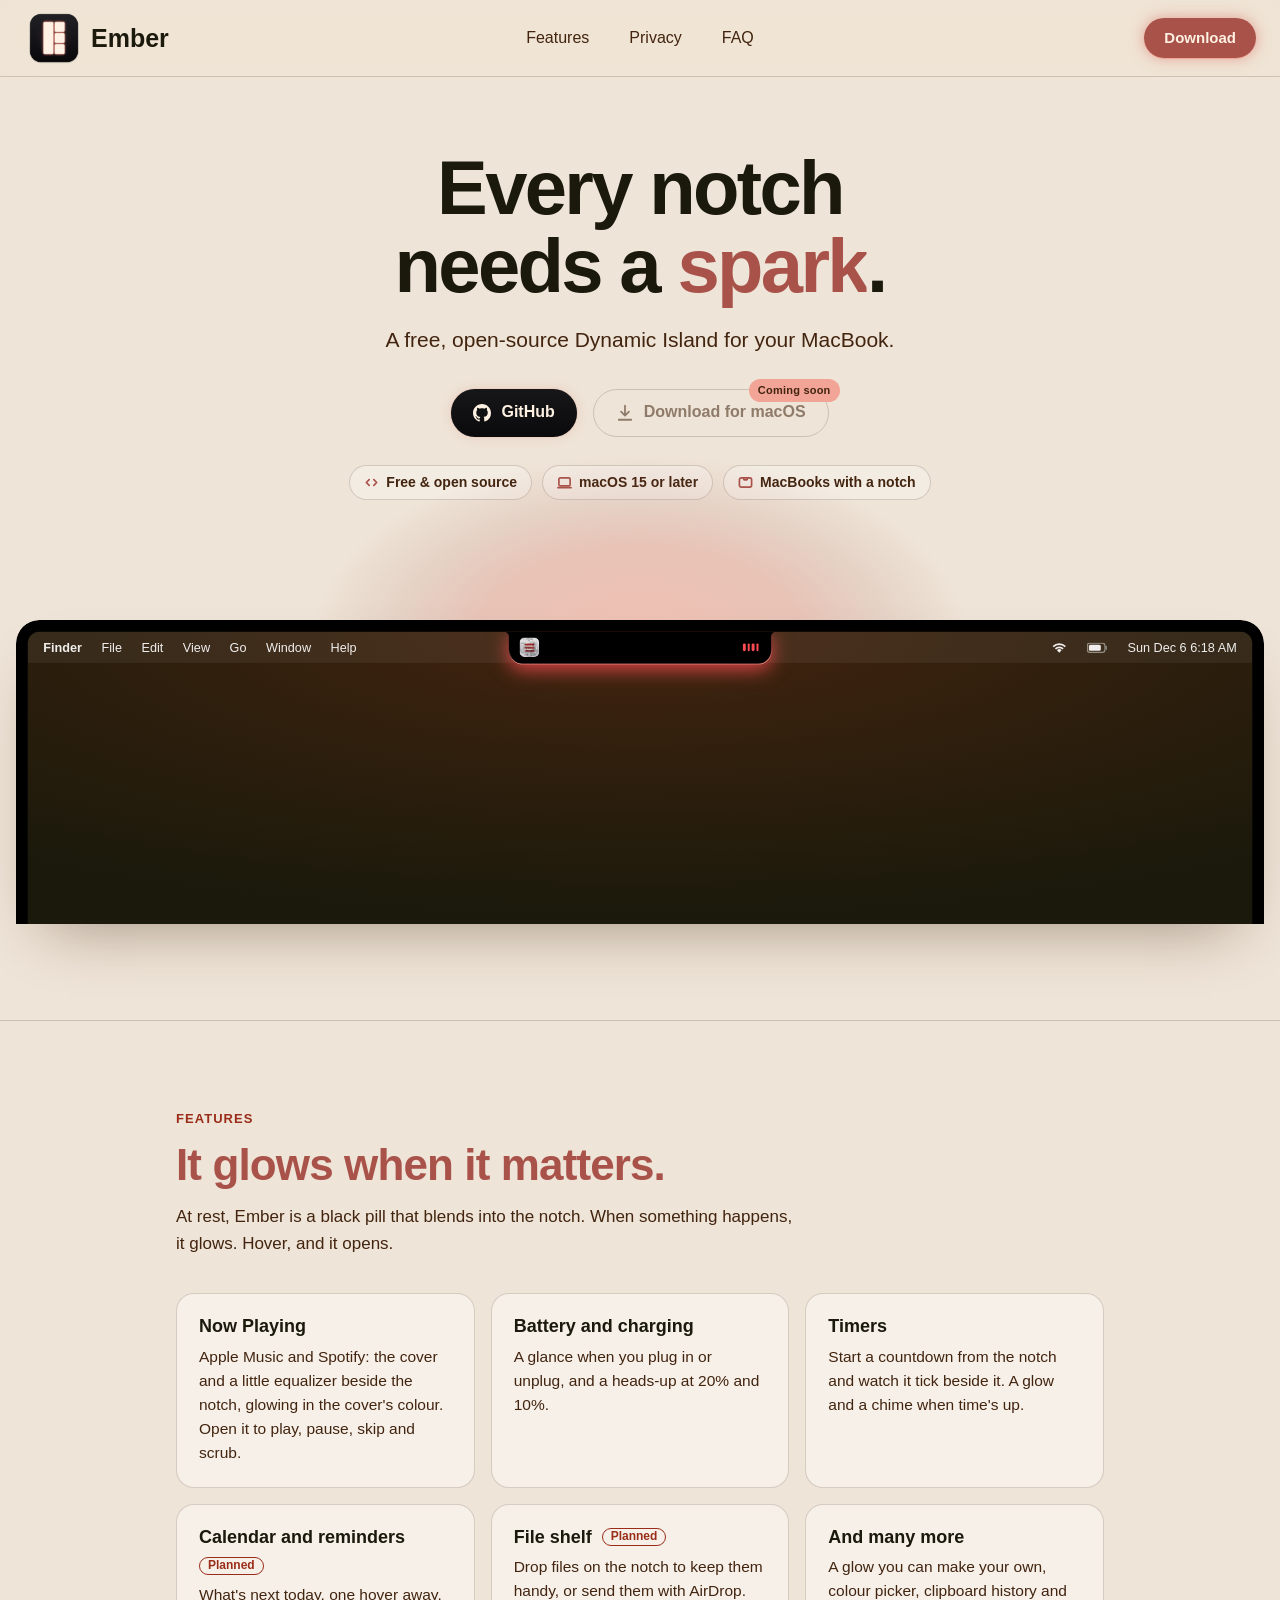
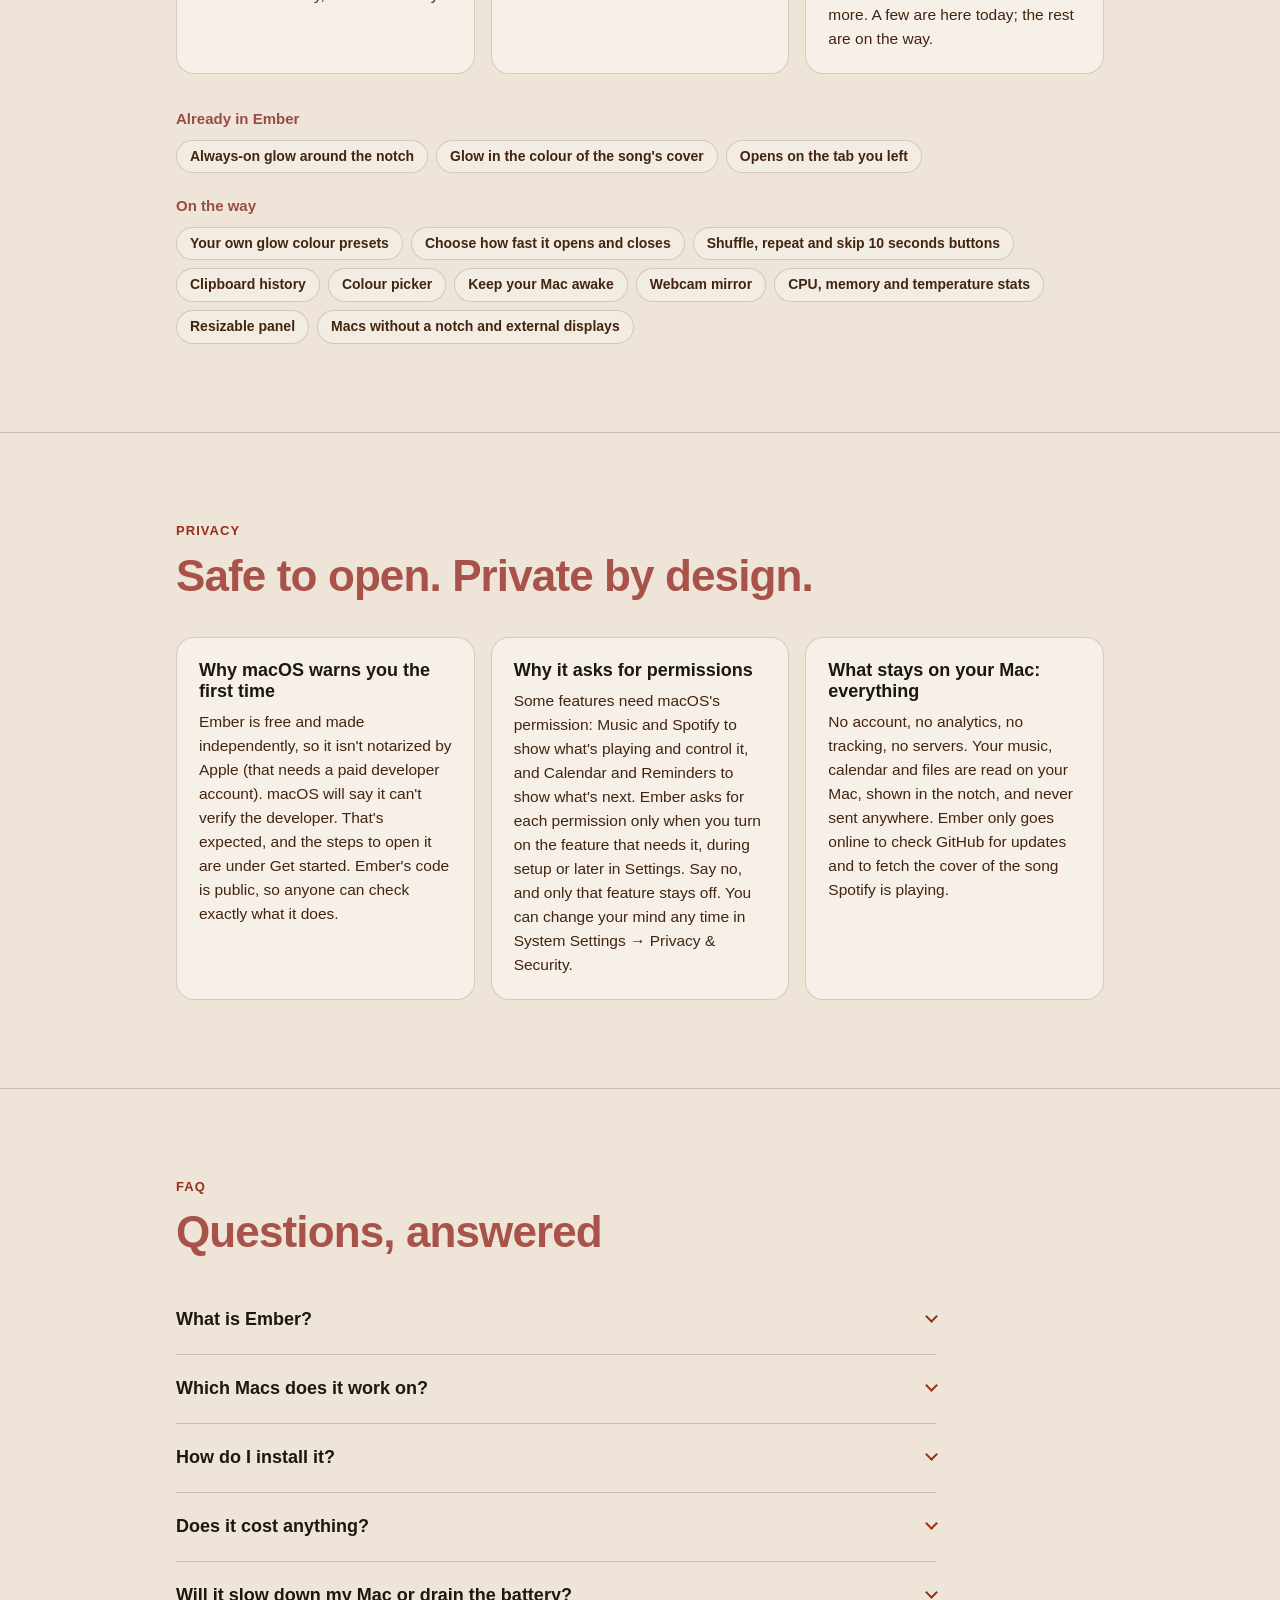
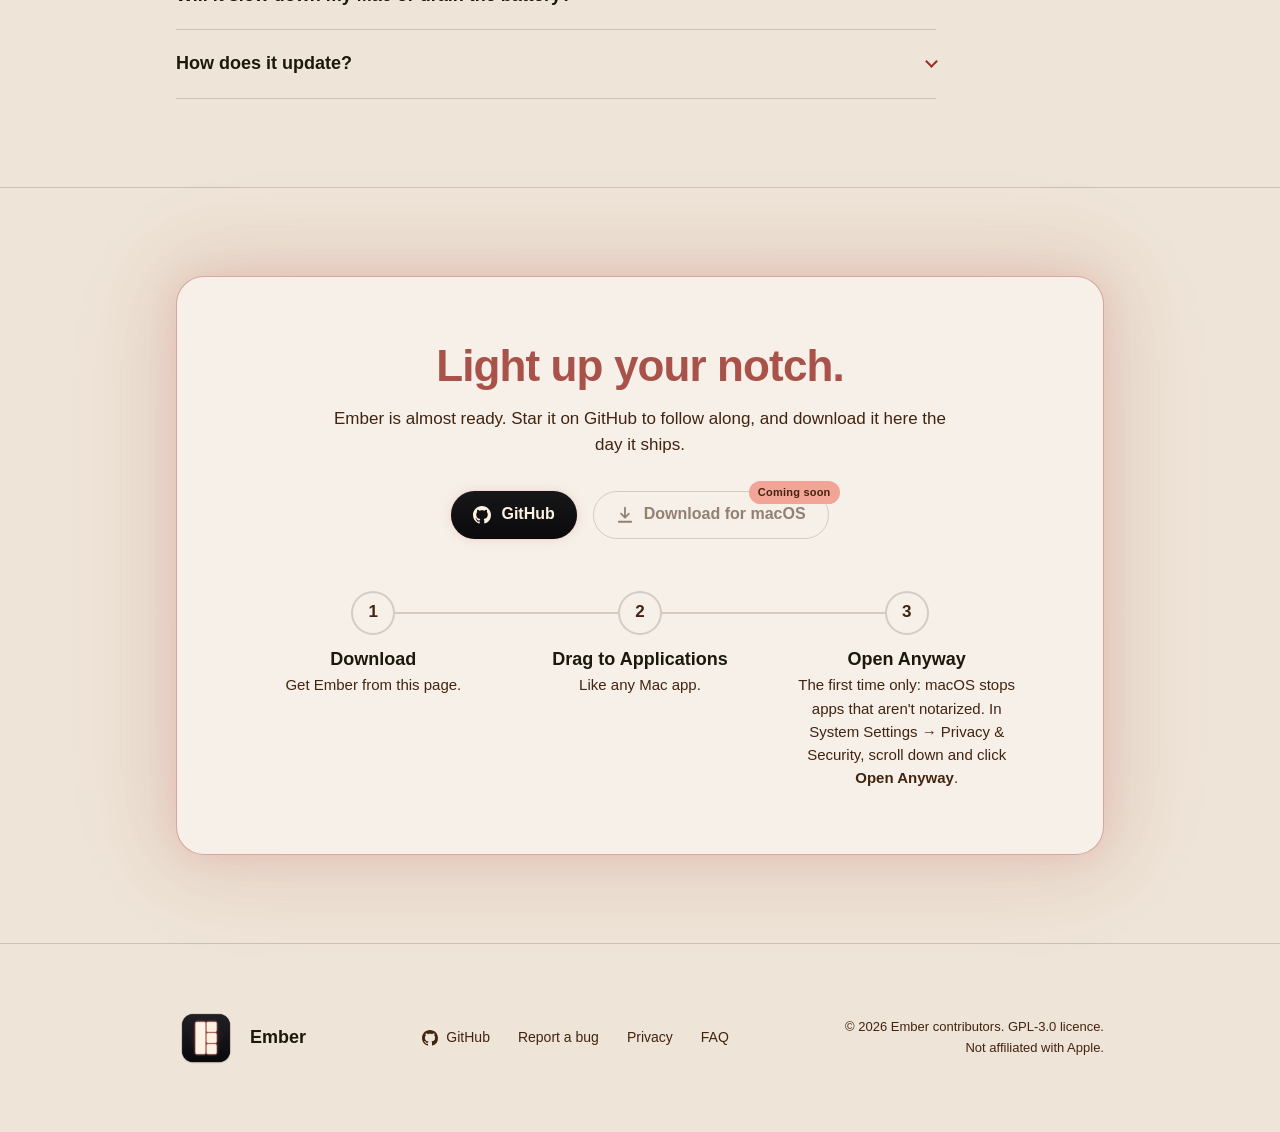
==== site/index.html @ 64c98fe5 "Made the hero's Mac screen true to scale and added the "And many more" features Widened the hero scr" ====
<!doctype html>
<html lang="en">
<head>
  <meta charset="utf-8">
  <meta name="viewport" content="width=device-width, initial-scale=1">
  <title>Ember – a Dynamic Island for your MacBook</title>
  <meta name="description" content="Ember turns the MacBook notch into a glowing pill with live activities, timers and quick tools. Free and open source.">
  <meta property="og:type" content="website">
  <meta property="og:title" content="Ember: every notch needs a spark">
  <meta property="og:description" content="A free, open-source Dynamic Island for your MacBook.">
  <!-- Absolute URL: link previews need one, and the site has no domain yet. -->
  <meta property="og:image" content="https://raw.githubusercontent.com/shajiyev/Ember_Dynamic_Island/main/assets/Ember_app_icon.png">
  <meta name="twitter:card" content="summary">
  <link rel="icon" type="image/png" href="assets/icon-64.png">
  <link rel="apple-touch-icon" href="assets/icon-180.png">
  <link rel="stylesheet" href="styles.css">
  <!-- A plain script (not a module), so it also runs when the file is opened directly.
       It marks the page itself, so nothing is hidden unless it runs. -->
  <script src="motion.js" defer></script>
  <script type="module" src="demo.js"></script>
  <script type="module" src="screen.js"></script>
</head>
<body>
  <!-- Icons, drawn for this site. Used with <svg><use href="#icon-…"/></svg>; each <svg> also
       carries its size, so icons never blow up if the stylesheet is stale or missing. -->
  <svg width="0" height="0" style="position: absolute" aria-hidden="true">
    <symbol id="icon-github" viewBox="0 0 16 16">
      <path d="M8 0C3.58 0 0 3.58 0 8c0 3.54 2.29 6.53 5.47 7.59.4.07.55-.17.55-.38 0-.19-.01-.82-.01-1.49-2.01.37-2.53-.49-2.69-.94-.09-.23-.48-.94-.82-1.13-.28-.15-.68-.52-.01-.53.63-.01 1.08.58 1.23.82.72 1.21 1.87.87 2.33.66.07-.52.28-.87.51-1.07-1.78-.2-3.64-.89-3.64-3.95 0-.87.31-1.59.82-2.15-.08-.2-.36-1.02.08-2.12 0 0 .67-.21 2.2.82.64-.18 1.32-.27 2-.27.68 0 1.36.09 2 .27 1.53-1.04 2.2-.82 2.2-.82.44 1.1.16 1.92.08 2.12.51.56.82 1.27.82 2.15 0 3.07-1.87 3.75-3.65 3.95.29.25.54.73.54 1.48 0 1.07-.01 1.93-.01 2.2 0 .21.15.46.55.38A8.013 8.013 0 0 0 16 8c0-4.42-3.58-8-8-8z"/>
    </symbol>
    <symbol id="icon-download" viewBox="0 0 16 16">
      <path d="M8 1.5v8.5M4.5 6.75 8 10.25l3.5-3.5M2.5 14h11" fill="none" stroke="currentColor" stroke-width="1.6" stroke-linecap="round" stroke-linejoin="round"/>
    </symbol>
    <symbol id="icon-battery-bolt" viewBox="0 0 28 14">
      <rect x="1" y="1" width="23" height="12" rx="3.5" fill="none" stroke="currentColor" stroke-width="1.5" opacity=".5"/>
      <rect x="3" y="3" width="19" height="8" rx="2" fill="currentColor"/>
      <path d="M25.75 5v4" stroke="currentColor" stroke-width="1.5" stroke-linecap="round" opacity=".5"/>
      <path d="M14.2 2.5 9.5 7.6h3.2l-1.1 3.9 4.7-5.1h-3.2z" fill="#000"/>
    </symbol>
    <symbol id="icon-timer" viewBox="0 0 16 16">
      <circle cx="8" cy="9" r="5.75" fill="none" stroke="currentColor" stroke-width="1.6"/>
      <path d="M8 9V5.8M6.2 1.75h3.6" fill="none" stroke="currentColor" stroke-width="1.6" stroke-linecap="round"/>
    </symbol>
    <!-- The open panel's icons: Music tab, battery, and the player's controls. -->
    <symbol id="icon-music" viewBox="0 0 16 16">
      <path d="M5.4 3.4 14 1.5v2.3L5.4 5.7zM5.4 4h1.5v8.4H5.4zM12.5 2h1.5v8.4h-1.5z"/>
      <ellipse cx="4.6" cy="12.4" rx="2.3" ry="1.8"/><ellipse cx="11.7" cy="10.5" rx="2.3" ry="1.8"/>
    </symbol>
    <symbol id="icon-battery" viewBox="0 0 28 14">
      <rect x="1" y="1" width="23" height="12" rx="3.5" fill="none" stroke="currentColor" stroke-width="1.5" opacity=".5"/>
      <rect x="3" y="3" width="15.6" height="8" rx="2"/>
      <path d="M25.75 5v4" stroke="currentColor" stroke-width="1.5" stroke-linecap="round" opacity=".5"/>
    </symbol>
    <symbol id="icon-wifi" viewBox="0 0 16 12">
      <path d="M8 11.5 5.6 9a3.4 3.4 0 0 1 4.8 0zM3.5 7a6.4 6.4 0 0 1 9 0l-1.2 1.2a4.7 4.7 0 0 0-6.6 0zM1.2 4.7a9.6 9.6 0 0 1 13.6 0l-1.2 1.2a7.9 7.9 0 0 0-11.2 0z"/>
    </symbol>
    <symbol id="icon-backward" viewBox="0 0 22 14">
      <path d="M10 2v10L2.5 7zM19.5 2v10L12 7z" stroke="currentColor" stroke-width="1.6" stroke-linejoin="round"/>
    </symbol>
    <symbol id="icon-forward" viewBox="0 0 22 14">
      <path d="M2.5 2v10L10 7zM12 2v10l7.5-5z" stroke="currentColor" stroke-width="1.6" stroke-linejoin="round"/>
    </symbol>
    <symbol id="icon-pause" viewBox="0 0 14 14">
      <rect x="2.5" y="1.5" width="3.4" height="11" rx="1.2"/><rect x="8.1" y="1.5" width="3.4" height="11" rx="1.2"/>
    </symbol>
    <symbol id="icon-chevron-up" viewBox="0 0 16 16"><path d="M3.5 10.5 8 6l4.5 4.5" fill="none" stroke="currentColor" stroke-width="2" stroke-linecap="round" stroke-linejoin="round"/></symbol>
    <symbol id="icon-chevron-down" viewBox="0 0 16 16"><path d="M3.5 5.5 8 10l4.5-4.5" fill="none" stroke="currentColor" stroke-width="2" stroke-linecap="round" stroke-linejoin="round"/></symbol>
    <!-- The fact chips' icons: code, a laptop, a screen with a notch. Their <svg> tags carry
         size and colour too, so they stay small even if the stylesheet is stale or missing. -->
    <symbol id="icon-code" viewBox="0 0 16 16"><path d="M5.5 5 2.5 8l3 3M10.5 5l3 3-3 3"/></symbol>
    <symbol id="icon-laptop" viewBox="0 0 16 16"><rect x="2" y="3" width="12" height="8.5" rx="1.5"/><path d="M1 13.5h14"/></symbol>
    <symbol id="icon-notch" viewBox="0 0 16 16"><rect x="1.5" y="3" width="13" height="10" rx="2"/><path d="M6 3v1.2a1 1 0 0 0 1 1h2a1 1 0 0 0 1-1V3"/></symbol>
  </svg>

  <nav class="nav" aria-label="Main">
    <div class="container nav-inner">
      <a class="nav-brand" href="#">
        <img src="assets/icon-192.png" width="60" height="60" alt="">
        Ember
      </a>
      <ul class="nav-links">
        <li><a href="#features">Features</a></li>
        <li><a href="#privacy">Privacy</a></li>
        <li><a href="#faq">FAQ</a></li>
      </ul>
      <div class="nav-actions">
        <!-- The light/dark toggle goes here, before Download. -->
        <a class="button button-small button-ember" href="#download">Download</a>
      </div>
    </div>
  </nav>

  <header class="hero">
    <div class="container">
      <h1 class="hero-title" data-reveal>Every notch needs a <span class="sheen">spark<span class="word-sparks" aria-hidden="true"><i></i><i></i><i></i></span></span>.</h1>
      <p class="lede" data-reveal>A free, open-source Dynamic Island for your MacBook.</p>

      <div class="actions" data-reveal>
        <a class="button button-github" href="https://github.com/shajiyev/Ember_Dynamic_Island" target="_blank" rel="noopener">
          <svg class="button-icon" width="18" height="18" aria-hidden="true"><use href="#icon-github"/></svg>
          GitHub
        </a>
        <!-- Not a link and not focusable until v1 ships. Then: make it an <a> to the
             release, give it a solid style, and remove the badge. Same in Get started. -->
        <span class="button button-disabled" aria-disabled="true">
          <svg class="button-icon" width="18" height="18" aria-hidden="true"><use href="#icon-download"/></svg>
          Download for macOS
          <span class="badge">Coming soon</span>
        </span>
      </div>

      <ul class="facts" data-reveal>
        <li><svg width="15" height="15" fill="none" stroke="#A8524A" stroke-width="1.8" stroke-linecap="round" stroke-linejoin="round" aria-hidden="true"><use href="#icon-code"/></svg>Free &amp; open source</li>
        <li><svg width="15" height="15" fill="none" stroke="#A8524A" stroke-width="1.8" stroke-linecap="round" stroke-linejoin="round" aria-hidden="true"><use href="#icon-laptop"/></svg>macOS 15 or later</li>
        <li><svg width="15" height="15" fill="none" stroke="#A8524A" stroke-width="1.8" stroke-linecap="round" stroke-linejoin="round" aria-hidden="true"><use href="#icon-notch"/></svg>MacBooks with a notch</li>
      </ul>
    </div>

    <!-- The screen is wider than the text (up to 1280 px), so it has its own container;
         --reveal-order keeps it appearing after the text (motion.js numbers only the
         text container's children). -->
    <div class="container-wide">
      <div class="hero-visual" data-reveal style="--reveal-order: 4">
        <div class="hero-glow" aria-hidden="true"></div>
        <div class="sparks" aria-hidden="true">
          <span></span><span></span><span></span><span></span><span></span><span></span>
        </div>
        <div class="screen" role="img" aria-label="The top of a MacBook screen, with Ember's pill around the notch">
          <div class="screen-stage">
            <div class="wallpaper">
              <div class="menubar">
                <span class="menu-items"><b>Finder</b><span>File</span><span>Edit</span><span>View</span><span>Go</span><span>Window</span><span>Help</span></span>
                <span class="menu-items"><svg width="16" height="12"><use href="#icon-wifi"/></svg><svg width="22" height="11"><use href="#icon-battery"/></svg><span class="menu-clock"></span></span>
              </div>
              <div class="pill" data-state="rest">
                <span class="flare flare-left"></span>
                <span class="flare flare-right"></span>
                <span class="edge"></span>
                <div class="pill-body">
                  <div class="wings">
                    <span class="wing">
                      <svg class="wing-icon" data-icon="battery-bolt" width="22" height="11"><use href="#icon-battery-bolt"/></svg>
                      <span class="cover wing-cover"></span>
                    </span>
                    <span class="wing">
                      <span class="wing-text">82%</span>
                      <span class="wing-eq"><i></i><i></i><i></i><i></i></span>
                    </span>
                  </div>
                  <!-- The open panel's Music tab, as in the app (Ember/Panel/PanelView.swift,
                       Ember/NowPlaying/NowPlayingPanelView.swift). Both songs are here; the
                       pill's data-song shows one. -->
                  <div class="panel">
                    <div class="panel-top">
                      <span class="panel-tabs">
                        <span class="panel-tab panel-tab-music"><svg width="12" height="12"><use href="#icon-music"/></svg></span>
                        <span class="panel-tab panel-tab-timer" data-press="timer-tab"><svg width="12" height="12"><use href="#icon-timer"/></svg></span>
                      </span>
                      <span class="panel-battery">82%<svg width="25" height="12"><use href="#icon-battery"/></svg></span>
                    </div>
                    <div class="player">
                      <span class="cover panel-cover"></span>
                      <div class="player-info">
                        <div class="stack">
                          <span class="for-a"><span class="song-title">Empire State Of Mind</span><span class="song-artist">JAŸ-Z</span></span>
                          <span class="for-b"><span class="song-title">Ultraviolence</span><span class="song-artist">Lana Del Rey</span></span>
                        </div>
                        <span class="scrubber"><span class="scrubber-fill"></span></span>
                        <div class="stack">
                          <span class="times for-a"><span>1:15</span><span>4:36</span></span>
                          <span class="times for-b"><span>0:00</span><span>4:11</span></span>
                        </div>
                        <div class="controls">
                          <svg width="22" height="14"><use href="#icon-backward"/></svg>
                          <svg width="14" height="14"><use href="#icon-pause"/></svg>
                          <svg data-press="next" width="22" height="14"><use href="#icon-forward"/></svg>
                        </div>
                      </div>
                    </div>
                    <!-- The Timer tab (Ember/Timer/TimerPanelView.swift): hours, minutes and
                         seconds with arrows, the presets, and Start and Reset, which become
                         Pause and Cancel once it runs. demo.js fills in the digits. -->
                    <div class="timer-view">
                      <div class="timer-digits">
                        <span class="timer-unit"><svg width="13" height="13"><use href="#icon-chevron-up"/></svg><span class="timer-value" data-unit="hours">0</span><svg width="13" height="13"><use href="#icon-chevron-down"/></svg></span>
                        <span class="timer-colon">:</span>
                        <span class="timer-unit"><svg width="13" height="13"><use href="#icon-chevron-up"/></svg><span class="timer-value" data-unit="minutes">00</span><svg width="13" height="13"><use href="#icon-chevron-down"/></svg></span>
                        <span class="timer-colon">:</span>
                        <span class="timer-unit"><svg width="13" height="13"><use href="#icon-chevron-up"/></svg><span class="timer-value" data-unit="seconds">00</span><svg width="13" height="13"><use href="#icon-chevron-down"/></svg></span>
                      </div>
                      <div class="timer-side">
                        <div class="timer-row timer-presets">
                          <span class="timer-button">5m</span>
                          <span class="timer-button" data-press="preset">25m</span>
                          <span class="timer-button">45m</span>
                        </div>
                        <div class="stack">
                          <div class="timer-row when-stopped"><span class="timer-button" data-press="start">Start</span><span class="timer-button">Reset</span></div>
                          <div class="timer-row when-running"><span class="timer-button">Pause</span><span class="timer-button" data-press="cancel">Cancel</span></div>
                        </div>
                      </div>
                    </div>
                  </div>
                </div>
              </div>
            </div>
          </div>
        </div>
      </div>
    </div>
  </header>

  <main>
    <section class="section" id="features" aria-labelledby="features-title">
      <div class="container">
        <p class="eyebrow" data-reveal>Features</p>
        <h2 id="features-title" data-reveal>It glows when it matters.</h2>
        <p class="section-intro" data-reveal>At rest, Ember is a black pill that blends into the notch. When something happens, it glows. Hover, and it opens.</p>
        <!-- Follows the v1 table in docs/features.md. "Planned" = not built yet. -->
        <div class="grid">
          <article class="card" data-reveal>
            <h3>Now Playing</h3>
            <p>Apple Music and Spotify: the cover and a little equalizer beside the notch, glowing in the cover's colour. Open it to play, pause, skip and scrub.</p>
          </article>
          <article class="card" data-reveal>
            <h3>Battery and charging</h3>
            <p>A glance when you plug in or unplug, and a heads-up at 20% and 10%.</p>
          </article>
          <article class="card" data-reveal>
            <h3>Timers</h3>
            <p>Start a countdown from the notch and watch it tick beside it. A glow and a chime when time's up.</p>
          </article>
          <article class="card" data-reveal>
            <h3>Calendar and reminders <span class="tag">Planned</span></h3>
            <p>What's next today, one hover away.</p>
          </article>
          <article class="card" data-reveal>
            <h3>File shelf <span class="tag">Planned</span></h3>
            <p>Drop files on the notch to keep them handy, or send them with AirDrop.</p>
          </article>
          <article class="card" data-reveal>
            <h3>And many more</h3>
            <p>A glow you can make your own, colour picker, clipboard history and more. A few are here today; the rest are on the way.</p>
          </article>
        </div>
        <!-- The rest of docs/features.md: "Already in Ember" = done, "On the way" = later. -->
        <div class="more" data-reveal>
          <h3>Already in Ember</h3>
          <ul class="more-list">
            <li>Always-on glow around the notch</li>
            <li>Glow in the colour of the song's cover</li>
            <li>Opens on the tab you left</li>
          </ul>
          <h3>On the way</h3>
          <ul class="more-list">
            <li>Your own glow colour presets</li>
            <li>Choose how fast it opens and closes</li>
            <li>Shuffle, repeat and skip 10 seconds buttons</li>
            <li>Clipboard history</li>
            <li>Colour picker</li>
            <li>Keep your Mac awake</li>
            <li>Webcam mirror</li>
            <li>CPU, memory and temperature stats</li>
            <li>Resizable panel</li>
            <li>Macs without a notch and external displays</li>
          </ul>
        </div>
      </div>
    </section>

    <section class="section" id="privacy" aria-labelledby="privacy-title">
      <div class="container">
        <p class="eyebrow" data-reveal>Privacy</p>
        <h2 id="privacy-title" data-reveal>Safe to open. Private by design.</h2>
        <div class="grid">
          <article class="card" data-reveal>
            <h3>Why macOS warns you the first time</h3>
            <p>Ember is free and made independently, so it isn't notarized by Apple (that needs a paid developer account). macOS will say it can't verify the developer. That's expected, and the steps to open it are under Get started. Ember's code is public, so anyone can check exactly what it does.</p>
          </article>
          <article class="card" data-reveal>
            <h3>Why it asks for permissions</h3>
            <p>Some features need macOS's permission: Music and Spotify to show what's playing and control it, and Calendar and Reminders to show what's next. Ember asks for each permission only when you turn on the feature that needs it, during setup or later in Settings. Say no, and only that feature stays off. You can change your mind any time in System Settings → Privacy &amp; Security.</p>
          </article>
          <article class="card" data-reveal>
            <h3>What stays on your Mac: everything</h3>
            <p>No account, no analytics, no tracking, no servers. Your music, calendar and files are read on your Mac, shown in the notch, and never sent anywhere. Ember only goes online to check GitHub for updates and to fetch the cover of the song Spotify is playing.</p>
          </article>
        </div>
      </div>
    </section>

    <section class="section" id="faq" aria-labelledby="faq-title">
      <div class="container">
        <p class="eyebrow" data-reveal>FAQ</p>
        <h2 id="faq-title" data-reveal>Questions, answered</h2>
        <!-- name="faq": opening one question closes the others. -->
        <div class="faq">
          <details class="faq-item" name="faq" data-reveal>
            <summary>What is Ember?</summary>
            <p>A free Mac app that turns the notch into a small, living status area. At rest it's a black pill that blends in. When something happens, like plugging in your charger or a timer running, it glows and shows it. Hover, and it opens into controls.</p>
          </details>
          <details class="faq-item" name="faq" data-reveal>
            <summary>Which Macs does it work on?</summary>
            <p>MacBooks with a notch (MacBook Pro 14" and 16" from 2021, MacBook Air from 2022) running macOS 15 Sequoia or later. External displays and Macs without a notch aren't supported yet.</p>
          </details>
          <details class="faq-item" name="faq" data-reveal>
            <summary>How do I install it?</summary>
            <p>Ember isn't out yet. When it is, you'll download it here, drag it into Applications, and follow the three steps under "Light up your notch.".</p>
          </details>
          <details class="faq-item" name="faq" data-reveal>
            <summary>Does it cost anything?</summary>
            <p>No. Ember is free and open source under the GPL-3.0 licence: no ads, no account, no in-app purchases.</p>
          </details>
          <details class="faq-item" name="faq" data-reveal>
            <summary>Will it slow down my Mac or drain the battery?</summary>
            <p>It's built to stay light: it only redraws when something changes. We'll measure it on real Macs before the first release.</p>
          </details>
          <details class="faq-item" name="faq" data-reveal>
            <summary>How does it update?</summary>
            <p>Ember checks GitHub for new versions and asks before installing one. That check, and fetching Spotify's song covers, are the only times it goes online.</p>
          </details>
        </div>
      </div>
    </section>

    <section class="section" id="download" aria-labelledby="download-title">
      <div class="container">
        <div class="cta" data-reveal>
          <h2 id="download-title">Light up your notch.</h2>
          <p class="section-intro">Ember is almost ready. Star it on GitHub to follow along, and download it here the day it ships.</p>
          <div class="actions">
            <a class="button button-github" href="https://github.com/shajiyev/Ember_Dynamic_Island" target="_blank" rel="noopener">
              <svg class="button-icon" width="18" height="18" aria-hidden="true"><use href="#icon-github"/></svg>
              GitHub
            </a>
            <span class="button button-disabled" aria-disabled="true">
              <svg class="button-icon" width="18" height="18" aria-hidden="true"><use href="#icon-download"/></svg>
              Download for macOS
              <span class="badge">Coming soon</span>
            </span>
          </div>
          <!-- Three steps on a fuse. With motion, a spark runs along it, stopping at each step,
               and lights the last one (the motion rules in styles.css). -->
          <div class="fuse-steps">
            <div class="fuse" aria-hidden="true"><span class="fuse-burnt"></span><span class="fuse-spark"></span></div>
            <ol class="steps">
              <li class="step"><span class="step-node">1</span><h3>Download</h3><p>Get Ember from this page.</p></li>
              <li class="step"><span class="step-node">2</span><h3>Drag to Applications</h3><p>Like any Mac app.</p></li>
              <li class="step"><span class="step-node">3</span><h3>Open Anyway</h3><p>The first time only: macOS stops apps that aren't notarized. In System Settings → Privacy &amp; Security, scroll down and click <strong>Open Anyway</strong>.</p></li>
            </ol>
          </div>
        </div>
      </div>
    </section>
  </main>

  <footer class="footer">
    <div class="container footer-inner">
      <a class="footer-brand" href="#">
        <img src="assets/icon-192.png" width="60" height=60" alt="">
        Ember
      </a>
      <nav class="footer-links" aria-label="Footer">
        <a href="https://github.com/shajiyev/Ember_Dynamic_Island" target="_blank" rel="noopener">
          <svg width="16" height="16" aria-hidden="true"><use href="#icon-github"/></svg>
          GitHub
        </a>
        <a href="https://github.com/shajiyev/Ember_Dynamic_Island/issues" target="_blank" rel="noopener">Report a bug</a>
        <a href="#privacy">Privacy</a>
        <a href="#faq">FAQ</a>
      </nav>
      <div class="footer-legal">
        <p>© 2026 Ember contributors. GPL-3.0 licence.</p>
        <p>Not affiliated with Apple.</p>
      </div>
    </div>
  </footer>
</body>
</html>
---- site/styles.css ----
/* Colours are defined once, here. Dark mode will add a second set of the job values. */
:root {
  /* Palette (light) */
  --cream: #EEE4D7;
  --rust: #9A2D19;
  --ink: #1A190B;
  --brown: #42240F;

  /* Ember rose: every glow on the page, the same as the logo's glow and the pill's
     (docs/specs/logo.md, PillStyle.glowColor). */
  --rose-glow: #D9776B;   /* the wide light */
  --rose-edge: #F2A496;   /* the close, paler edge; also the "Coming soon" badge (brown text 7.1:1) */

  /* Jobs */
  --bg: var(--cream);
  --surface: color-mix(in srgb, var(--cream), white 45%);
  --text: var(--ink);
  --text-secondary: var(--brown);
  /* Clay rose: the page's one accent colour, chosen by the user. Headings and "spark"
     (4.2:1 on cream, large text), the nav hover line and Download buttons. */
  --clay-rose: #A8524A;
  --clay-rose-text: color-mix(in srgb, var(--clay-rose), var(--ink) 10%);   /* #9A4C44, 4.8:1: for small text */
  --heading-accent: var(--clay-rose);
  --link: var(--rust);
  /* GitHub buttons are a small piece of the logo: its graphite ground (docs/specs/logo.md),
     warm-white text like the E, a thin pale-rose edge and a soft rose glow. They stand
     apart from the fact chips, which are plain pills. */
  --github-ground-top: #26262A;
  --github-ground-bottom: #111114;
  --github-text: #FFF1E2;   /* the logo E's warm white: about 16:1 on graphite */
  /* Download buttons: one distinct, muted brand colour, like the reference site's. Clay
     rose, with the label in the logo E's warm white (4.8:1). */
  --download-bg: var(--clay-rose);
  --download-text: #FFF1E2;
  --line: color-mix(in srgb, var(--brown), transparent 82%);
  --badge-bg: var(--rose-edge);
  --badge-text: var(--brown);
  --halo-1: color-mix(in srgb, var(--rose-edge), transparent 45%);
  --halo-2: color-mix(in srgb, var(--rose-glow), transparent 70%);
  --halo-3: color-mix(in srgb, var(--clay-rose), transparent 88%);

  /* The app's own colours, used only in the pill demo. They match
     Ember/Pill/PillStyle.swift, Ember/Timer/TimerLook.swift and
     Ember/Battery/BatteryAlerts.swift, in both themes. */
  --app-glow: #D9776B;   /* Ember rose, PillStyle.glowColor */
  --app-timer: #FF7A1E;  /* the timer's orange, TimerLook.color */
  --app-green: #30D158;
  /* The demo songs' glows: what the app's CoverColor gives each cover
     (docs/specs/landing-demo-song-skip.md). Song A's cover is mostly white with red bars,
     so it glows red; song B's is black and white, so it glows the app's soft white. */
  --song-a: #FF4C53;
  --song-b: #E6E6E6;

  --font: -apple-system, BlinkMacSystemFont, "SF Pro Text", "Helvetica Neue", Arial, sans-serif;
}

*, *::before, *::after { box-sizing: border-box; }

body {
  margin: 0;
  background: var(--bg);
  color: var(--text);
  font: 17px/1.55 var(--font);
  -webkit-font-smoothing: antialiased;
}

a { color: var(--link); }
h1, h2, h3 { margin: 0; line-height: 1.15; }

.container { max-width: 960px; margin: 0 auto; padding: 0 16px; }

/* Navigation bar: pinned to the top, see-through and blurred like macOS menus. */

html { scroll-padding-top: 76px; }   /* section links land below the bar */
@media (prefers-reduced-motion: no-preference) {
  html { scroll-behavior: smooth; }
}

.nav {
  position: sticky;
  top: 0;
  z-index: 10;
  border-bottom: 1px solid var(--line);
  background: color-mix(in srgb, var(--bg), transparent 25%);
  -webkit-backdrop-filter: saturate(180%) blur(16px);
  backdrop-filter: saturate(180%) blur(16px);
}

/* Where supported, the line under the bar fades in over the first 40 px of scrolling.
   Elsewhere it is always shown. */
@supports (animation-timeline: scroll()) {
  .nav {
    animation: nav-line linear both;
    animation-timeline: scroll();
    animation-range: 0 40px;
  }
  @keyframes nav-line {
    from { border-bottom-color: transparent; }
  }
}

/* Wider than the page's content, like the reference site's nav. */
.nav-inner {
  display: grid;
  grid-template-columns: 1fr auto 1fr;
  align-items: center;
  max-width: 1280px;
  height: 76px;
  padding: 0 24px;
}

.nav-brand {
  display: inline-flex;
  align-items: center;
  gap: 7px;
  justify-self: start;
  font-size: 25px;
  font-weight: 650;
  color: var(--text);
  text-decoration: none;
}

.nav-links { display: flex; gap: 40px; margin: 0; padding: 0; list-style: none; }

.nav-links a {
  position: relative;
  padding: 6px 0;
  font-size: 16px;
  font-weight: 500;
  color: var(--text-secondary);
  text-decoration: none;
  transition: color 0.2s;
}

/* On hover (and keyboard focus) a short glowing Ember line grows from the centre under
   the link, like the pill's bright edge line. */
.nav-links a::after {
  content: "";
  position: absolute;
  left: 0;
  right: 0;
  bottom: 0;
  height: 2px;
  border-radius: 2px;
  background: var(--clay-rose);
  box-shadow: 0 0 8px 1px color-mix(in srgb, var(--clay-rose), transparent 45%);
  scale: 0 1;
  transition: scale 0.25s ease-out;
}
.nav-links a:hover,
.nav-links a:focus-visible { color: var(--clay-rose-text); }
.nav-links a:hover::after,
.nav-links a:focus-visible::after { scale: 1 1; }
.nav-links a:focus-visible { outline: none; }
@media (prefers-reduced-motion: reduce) {
  .nav-links a::after { transition: none; }
}

.nav-actions { display: flex; align-items: center; gap: 12px; justify-self: end; }

/* On phones the section links go; the name and Download stay. */
@media (max-width: 600px) {
  .nav-links { display: none; }
  .nav-inner { grid-template-columns: 1fr auto; }
}

/* Buttons */

.button {
  position: relative;
  display: inline-flex;
  align-items: center;
  gap: 10px;
  min-height: 48px;
  padding: 0 22px;
  border-radius: 999px;
  font-size: 16px;
  font-weight: 600;
  text-decoration: none;
}
.button:focus-visible { outline: 3px solid var(--clay-rose); outline-offset: 3px; }

.button-small { min-height: 40px; padding: 0 20px; font-size: 15px; }

.button-icon { width: 18px; height: 18px; fill: currentColor; }

.button-github {
  isolation: isolate;
  background: linear-gradient(180deg, var(--github-ground-top), var(--github-ground-bottom));
  color: var(--github-text);
  /* At rest: darker, with a softer rose edge and glow. */
  box-shadow:
    0 0 0 1px color-mix(in srgb, var(--rose-edge), transparent 80%),
    0 0 12px 0 color-mix(in srgb, var(--rose-glow), transparent 80%);
  transition: box-shadow 0.25s ease-out;
}
/* The darkening is a layer over the graphite (a gradient can't fade by itself); it sits
   under the label and icon. */
.button-github::before {
  content: "";
  position: absolute;
  inset: 0;
  z-index: -1;
  border-radius: inherit;
  background: rgb(0 0 0 / 0.4);
  transition: opacity 0.25s ease-out;
}
/* Hover brightens it to the full graphite, with the rose edge and glow at full strength. */
.button-github:hover::before { opacity: 0; }
.button-github:hover {
  box-shadow:
    0 0 0 1px color-mix(in srgb, var(--rose-edge), transparent 65%),
    0 0 14px 0 color-mix(in srgb, var(--rose-glow), transparent 65%);
}

/* The nav's Download: clay rose with a warm-white label, and the pill's resting glow
   (PillStyle rest): a soft Ember rose light around it, always on, and a thin pale-rose
   line on its lower edge that fades out towards the top. */
.button-ember {
  background: var(--download-bg);
  color: var(--download-text);
  box-shadow: 0 0 14px 1px color-mix(in srgb, var(--rose-glow), transparent 45%);
  filter: brightness(1) saturate(1) drop-shadow(0 0 0 color-mix(in srgb, var(--rose-glow), transparent 100%));
  transition: filter 0.25s ease-out, translate 0.2s ease-out;
}
.button-ember::after {
  content: "";
  position: absolute;
  inset: -1px;
  border: 1.5px solid var(--rose-edge);
  border-radius: inherit;
  pointer-events: none;
  -webkit-mask-image: linear-gradient(to bottom, transparent 30%, #000);
  mask-image: linear-gradient(to bottom, transparent 30%, #000);
}
/* Hover holds the bright peak of its blink (motion item 9): brighter, a touch more colour
   and a rose glow, for as long as the pointer is on it, and rises 2 px. Pressing sets it
   back down and dims it slightly. */
.button-ember:hover {
  translate: 0 -2px;
  filter: brightness(1.12) saturate(1.1) drop-shadow(0 0 14px color-mix(in srgb, var(--rose-glow), transparent 35%));
}
.button-ember:active {
  translate: 0 0;
  filter: brightness(1.04) saturate(1.04) drop-shadow(0 0 8px color-mix(in srgb, var(--rose-glow), transparent 50%));
}
@media (prefers-reduced-motion: reduce) {
  .button-ember:hover { translate: none; }
}

.button-disabled {
  border: 1.5px solid var(--line);
  color: color-mix(in srgb, var(--text-secondary), transparent 45%);
  cursor: not-allowed;
  user-select: none;
}

.badge {
  position: absolute;
  top: -11px;
  right: -12px;
  padding: 3px 9px;
  border-radius: 999px;
  background: var(--badge-bg);
  color: var(--badge-text);
  font-size: 11px;
  font-weight: 700;
  letter-spacing: 0.02em;
  white-space: nowrap;
}

.actions {
  display: flex;
  flex-wrap: wrap;
  justify-content: center;
  gap: 20px 16px;
  margin-top: 32px;
}

/* Hero: text first, then the screen with the pill demo. */

.hero {
  padding: 72px 0 96px;
  /* Nothing here should be wider than the screen (the glow is capped below), but in case:
     clip where supported, hidden as the fallback for older browsers. */
  overflow-x: hidden;
  overflow-x: clip;
  text-align: center;
}

.hero-title {
  max-width: 820px;
  margin: 0 auto;
  font-size: clamp(40px, 7.5vw, 76px);
  font-weight: 800;
  line-height: 1.02;
  letter-spacing: -0.035em;
  text-wrap: balance;
}

.sheen { position: relative; color: var(--heading-accent); }
.word-sparks { display: none; }   /* shown by the motion rules */

.lede {
  max-width: 560px;
  margin: 20px auto 0;
  font-size: clamp(18px, 2.2vw, 21px);
  color: var(--text-secondary);
}

.facts {
  display: flex;
  flex-wrap: wrap;
  justify-content: center;
  gap: 10px;
  margin: 28px 0 0;
  padding: 0;
  list-style: none;
}

.facts li {
  display: inline-flex;
  align-items: center;
  gap: 7px;
  padding: 6px 14px;
  border: 1px solid var(--line);
  border-radius: 999px;
  background: color-mix(in srgb, var(--surface), transparent 30%);
  font-size: 14px;
  font-weight: 550;
  color: var(--text-secondary);
}

.facts svg {
  width: 15px;
  height: 15px;
  fill: none;
  stroke: var(--clay-rose);
  stroke-width: 1.8;
  stroke-linecap: round;
  stroke-linejoin: round;
}

.hero-visual { position: relative; isolation: isolate; margin-top: 120px; }

/* The brand glow, like the light around the logo's E, centred on the notch. */
.hero-glow {
  position: absolute;
  top: 0;
  left: 50%;
  z-index: -1;
  /* Never wider than the screen, even at its 5% breathing scale: a wider glow made phones
     zoom out to fit the page. */
  width: min(656px, 74vw);    /* 20% smaller than the first 820 × 460, at the user's request */
  height: min(368px, 72vw);
  translate: -50% -45%;
  background: radial-gradient(closest-side, var(--halo-1), var(--halo-2) 50%, var(--halo-3) 75%, transparent);
  pointer-events: none;
}

.sparks { display: none; }   /* shown by the motion rules (Task 3) */

/* Sections */

.section { padding: 88px 0; border-top: 1px solid var(--line); }

.eyebrow {
  margin: 0 0 10px;
  font-size: 13px;
  font-weight: 700;
  letter-spacing: 0.08em;
  text-transform: uppercase;
  color: var(--link);
}

.section h2 {
  font-size: clamp(30px, 5vw, 44px);
  font-weight: 800;
  letter-spacing: -0.02em;
  color: var(--heading-accent);
}

.section-intro { max-width: 620px; margin: 14px 0 0; color: var(--text-secondary); }

.grid {
  display: grid;
  grid-template-columns: repeat(auto-fit, minmax(min(260px, 100%), 1fr));
  gap: 16px;
  margin-top: 36px;
}

.card {
  position: relative;
  isolation: isolate;
  overflow: hidden;
  padding: 22px;
  border: 1px solid var(--line);
  border-radius: 18px;
  background: var(--surface);
}

.card h3 {
  display: flex;
  flex-wrap: wrap;
  align-items: center;
  gap: 10px;
  font-size: 18px;
  font-weight: 650;
}

.card p { margin: 8px 0 0; font-size: 15.5px; color: var(--text-secondary); }

.tag {
  padding: 1px 8px;
  border: 1px solid currentColor;
  border-radius: 999px;
  font-size: 12px;
  font-weight: 650;
  color: var(--link);
}

/* Below the feature cards: the other features, as plain chips like the hero's facts. */
.more { margin-top: 36px; }

.more h3 { margin: 24px 0 0; font-size: 15px; font-weight: 650; color: var(--clay-rose-text); }
.more h3:first-child { margin-top: 0; }

.more-list {
  display: flex;
  flex-wrap: wrap;
  gap: 8px;
  margin: 12px 0 0;
  padding: 0;
  list-style: none;
}

.more-list li {
  padding: 5px 13px;
  border: 1px solid var(--line);
  border-radius: 999px;
  background: color-mix(in srgb, var(--surface), transparent 30%);
  font-size: 14px;
  font-weight: 550;
  color: var(--text-secondary);
}

/* FAQ: native <details>; opening one closes the others. */

.faq { max-width: 760px; margin-top: 28px; }

.faq-item { border-bottom: 1px solid var(--line); }

.faq-item summary {
  display: flex;
  align-items: center;
  justify-content: space-between;
  gap: 16px;
  padding: 20px 0;
  cursor: pointer;
  list-style: none;
  font-size: 18px;
  font-weight: 600;
}
.faq-item summary::-webkit-details-marker { display: none; }
.faq-item summary:focus-visible { outline: 3px solid var(--clay-rose); outline-offset: 4px; border-radius: 6px; }

/* The chevron. */
.faq-item summary::after {
  content: "";
  flex: none;
  width: 9px;
  height: 9px;
  border-right: 2px solid var(--link);
  border-bottom: 2px solid var(--link);
  rotate: 45deg;
  translate: 0 -3px;
  transition: rotate 0.3s, translate 0.3s;
}
.faq-item[open] summary::after { rotate: 225deg; translate: 0 3px; }

.faq-item p { max-width: 680px; margin: 0 0 22px; color: var(--text-secondary); }

/* Get started */

/* Plain inside; the glow surrounds the whole card, like the pill's glow. Same recipe as
   "spark": a clay rose edge, a soft pale-rose light close to it, fading out through clay rose. */
.cta {
  padding: 64px 24px;
  border: 1px solid color-mix(in srgb, var(--clay-rose), transparent 55%);
  border-radius: 28px;
  background: var(--surface);
  box-shadow:
    0 0 24px 0 color-mix(in srgb, var(--rose-edge), transparent 70%),
    0 0 70px 6px color-mix(in srgb, var(--clay-rose), transparent 84%),
    0 0 120px 12px color-mix(in srgb, var(--clay-rose), transparent 93%);
  text-align: center;
}
.cta .section-intro { margin-left: auto; margin-right: auto; }

/* The three install steps on a fuse. Drawn here fully lit, which is what you see without
   motion; the motion rules play the spark along it once. */
.fuse-steps { --gap: 20px; position: relative; max-width: 780px; margin: 52px auto 0; }

.steps {
  display: grid;
  grid-template-columns: repeat(3, 1fr);
  gap: var(--gap);
  margin: 0;
  padding: 0;
  list-style: none;
}
.step { padding: 0 8px; }
.step h3 { margin: 14px 0 4px; font-size: 18px; font-weight: 650; }
.step p { margin: 0; font-size: 15px; color: var(--text-secondary); }

.step-node {
  position: relative;
  z-index: 1;
  display: grid;
  place-items: center;
  width: 44px;
  height: 44px;
  margin: 0 auto;
  border: 2px solid var(--clay-rose);
  border-radius: 50%;
  background: var(--clay-rose);
  color: var(--download-text);
  font-weight: 700;
}
/* The last step is where the spark lands: it glows. */
.step:last-child .step-node {
  border-color: var(--rose-edge);
  box-shadow:
    0 0 14px 3px color-mix(in srgb, var(--rose-edge), transparent 30%),
    0 0 30px 6px color-mix(in srgb, var(--rose-glow), transparent 65%);
}
.step:last-child h3 { color: var(--clay-rose-text); }

/* The fuse runs from the centre of the first step to the centre of the last. */
.fuse {
  position: absolute;
  top: 21px;
  left: calc((100% - 2 * var(--gap)) / 6);
  right: calc((100% - 2 * var(--gap)) / 6);
  height: 2px;
  background: var(--line);
}
.fuse-burnt {
  position: absolute;
  top: 0;
  bottom: 0;
  left: 0;
  width: 100%;
  background: linear-gradient(90deg, var(--clay-rose), var(--rose-edge));
}
.fuse-spark { display: none; }   /* shown by the motion rules */

@media (max-width: 640px) {
  .steps { grid-template-columns: 1fr; gap: 28px; }
  .fuse { display: none; }
}

/* Footer */

/* Footer: brand left, quiet links in the middle, legal lines right. Stacks on phones. */

.footer { padding: 64px 0; border-top: 1px solid var(--line); font-size: 14px; color: var(--text-secondary); }

.footer-inner {
  display: flex;
  align-items: center;
  justify-content: space-between;
  gap: 32px;
}

.footer-brand {
  display: inline-flex;
  align-items: center;
  gap: 14px;
  font-size: 18px;
  font-weight: 700;
  color: var(--text);
  text-decoration: none;
}

.footer-links { display: flex; flex-wrap: wrap; justify-content: center; gap: 12px 28px; }

.footer-links a {
  display: inline-flex;
  align-items: center;
  gap: 8px;
  color: var(--text-secondary);
  text-decoration: none;
  transition: color 0.3s;
}
.footer-links a:hover { color: var(--text); }
.footer-links svg { width: 16px; height: 16px; fill: currentColor; }

.footer-legal { text-align: right; }
.footer-legal p { margin: 0; font-size: 13px; }

@media (max-width: 760px) {
  .footer-inner { flex-direction: column; text-align: center; }
  .footer-legal { text-align: center; }
}

/* The pill demo. Sizes are the app's, 1 CSS px = 1 point: a 14" MacBook Pro notch is
   185 × 32, the pill reaches 1 below it, each wing adds 48 minus the 6-point top flare,
   and the bottom corners have a radius of 14 (Ember/Pill/NotchGeometry.swift and
   PillStyle.swift). */

/* Registered so they animate: the glow changes colour smoothly between songs, and the
   flares grow with the open panel. */
@property --glow { syntax: '<color>'; inherits: true; initial-value: #D9776B; }
@property --flare { syntax: '<length>'; inherits: true; initial-value: 6px; }

/* The hero's screen sits below the text in a wider container, up to 1280 px (the nav's
   width). */
.container-wide { max-width: 1312px; margin: 0 auto; padding: 0 16px; }

/* The screen is drawn at 1280 px wide on a stage (bezel and wallpaper) and scaled down
   with it to fit narrower windows (screen.js sets --screen-scale), so the open panel keeps
   its true share of the width: 620 of 1280, close to a 14" MacBook's 620 of 1512.
   Without JavaScript it shows its middle at 1:1. */
.screen {
  --screen-scale: 1;
  height: calc(312px * var(--screen-scale));
  overflow: hidden;
  border-radius: calc(24px * var(--screen-scale)) calc(24px * var(--screen-scale)) 0 0;
  box-shadow: 0 30px 60px -30px color-mix(in srgb, var(--brown), transparent 55%);
}
.screen-stage {
  position: relative;
  left: 50%;
  width: 1280px;
  padding: 12px 12px 0;
  border-radius: 24px 24px 0 0;
  background: #000;
  translate: -50% 0;
  transform-origin: top center;
  scale: var(--screen-scale);
}

.wallpaper {
  position: relative;
  height: 300px;
  overflow: hidden;
  border-radius: 12px 12px 0 0;
  background: radial-gradient(120% 140% at 50% 0%, #42240F 0%, #1A190B 70%);
}

/* The menu bar: Finder's menus on the left; Wi-Fi, battery and the visitor's own time on
   the right (screen.js). No Apple logo: the site uses none of Apple's assets. */
.menubar {
  display: flex;
  align-items: center;
  justify-content: space-between;
  height: 32px;
  padding: 0 16px;
  background: rgb(255 255 255 / 0.06);
  color: rgb(255 255 255 / 0.92);
  font: 500 13px/1 var(--font);
  white-space: nowrap;
}
.menu-items { display: flex; align-items: center; gap: 20px; fill: currentColor; }
.menu-items b { font-weight: 700; }

/* Phones and narrow windows: scaled, everything would be tiny, so the screen is a
   close-up around the notch instead, at 1:1, without the menus. */
@media (max-width: 799px) {
  .screen { height: auto; border-radius: 24px 24px 0 0; }
  .screen-stage { left: 0; width: auto; translate: none; scale: none; }
  .wallpaper { height: 220px; }
  .menu-items { display: none; }
}

.pill {
  --glow: var(--app-glow);
  --edge: color-mix(in oklab, var(--glow), white 45%);
  --notch-width: 185px;
  --wing: 42px;
  --flare: 6px;

  position: absolute;
  top: 0;
  left: 50%;
  translate: -50% 0;
  width: var(--notch-width);
  height: 33px;
  border-radius: 0 0 14px 14px;
  background: #000;
  transform-origin: top center;
  /* At rest: a soft glow, centred (PillStyle rest: opacity 0.6, radius 8, offset 0). */
  filter: drop-shadow(0 0 8px color-mix(in srgb, var(--glow) 60%, transparent));
}

/* On narrow phones the wide pill (269 + flares) would fill the whole mock screen, so the
   pill is drawn at 80%, scaled from its top centre so it stays on the notch. */
@media (max-width: 420px) {
  .pill { scale: 0.8; }
}

/* The top corners flare outward where the pill meets the top of the screen. */
.flare { position: absolute; top: 0; width: var(--flare); height: var(--flare); }
.flare-left {
  left: calc(-1 * var(--flare));
  background: radial-gradient(circle at 0 100%, transparent var(--flare), #000 calc(var(--flare) + 0.5px));
}
.flare-right {
  right: calc(-1 * var(--flare));
  background: radial-gradient(circle at 100% 100%, transparent var(--flare), #000 calc(var(--flare) + 0.5px));
}

/* The bright edge line. At rest: 2 wide, fading in from the top to full at 60%. */
.edge {
  position: absolute;
  inset: 0 -1px -1px;
  border: 2px solid var(--edge);
  border-top: 0;
  border-radius: 0 0 15px 15px;
  opacity: 0.6;
  pointer-events: none;
  -webkit-mask-image: linear-gradient(to bottom, transparent, #000 60%);
  mask-image: linear-gradient(to bottom, transparent, #000 60%);
}

/* Holds the wings; clipped to the pill so they are uncovered as it grows. */
.pill-body { position: absolute; inset: 0; overflow: hidden; border-radius: inherit; }

.wings {
  position: absolute;
  inset: 0;
  display: flex;
  justify-content: space-between;
  opacity: 0;
}

/* Active: the pill widens into wings and glows brighter, pushed down
   (PillStyle active: opacity 0.85, radius 10, offset 5). The spring roughly matches
   PillStyle.animation (response 0.38, damping 0.8). */
.pill {
  transition: width 0.45s cubic-bezier(0.3, 1.2, 0.5, 1), height 0.45s cubic-bezier(0.3, 1.2, 0.5, 1),
    border-radius 0.45s ease, --flare 0.45s ease, scale 0.45s ease, filter 0.45s ease, --glow 0.4s ease;
}
.pill[data-state="active"] {
  width: calc(var(--notch-width) + 2 * var(--wing));
  filter: drop-shadow(0 5px 10px color-mix(in srgb, var(--glow) 85%, transparent));
}

/* Active edge line: 1 wide on the edge, fading in from the middle to the bottom. */
.edge { transition: opacity 0.45s ease; }
.pill:is([data-state="active"], [data-state="open"]) .edge {
  inset: 0 -0.5px -0.5px;
  border-width: 0 1px 1px;
  border-radius: 0 0 14.5px 14.5px;
  opacity: 0.85;
  -webkit-mask-image: linear-gradient(to bottom, transparent 50%, #000);
  mask-image: linear-gradient(to bottom, transparent 50%, #000);
}

/* Open: the app's panel, 620 × 200, with rounder corners and a wider glow pushed down
   (PillStyle open: flares 19, bottom corners 24, glow opacity 0.55, radius 16, offset 8).
   Scaled down to fit narrow screens (demo.js sets --open-scale). */
.pill[data-state="open"] {
  --flare: 19px;
  width: 620px;
  height: 200px;
  border-radius: 0 0 24px 24px;
  scale: var(--open-scale, 1);
  filter: drop-shadow(0 8px 16px color-mix(in srgb, var(--glow) 55%, transparent));
}
.pill[data-state="open"] .edge { border-radius: 0 0 24.5px 24.5px; opacity: 0.55; }

/* The wings sharpen out of a blur just after the pill starts to grow, and leave quickly
   (PillStyle.contentTransition: in 0.3 s after 0.1 s, out 0.15 s). */
.wings { filter: blur(3px); transition: opacity 0.15s ease, filter 0.15s ease; }
.pill[data-state="active"] .wings {
  opacity: 1;
  filter: none;
  transition: opacity 0.3s ease 0.1s, filter 0.3s ease 0.1s;
}

.wing {
  display: flex;
  flex: none;
  align-items: center;
  justify-content: center;
  width: var(--wing);
  height: 32px;
}

.wing-icon { color: var(--glow); fill: currentColor; }
.wing-icon[data-icon="battery-bolt"] { width: 22px; height: 11px; }
.wing-icon[data-icon="timer"] { width: 14px; height: 14px; }

.wing-text {
  color: #FFFFFF;
  font: 600 12px/1 var(--font);
  font-variant-numeric: tabular-nums;
}

/* Now Playing (Ember/Pill/PillView.swift, EqualizerView.swift): a 20 × 20 cover with
   rounded corners in the left wing, and an equalizer of four bars in the cover's colour in
   the right. The covers are below. */
.wing-cover { width: 20px; height: 20px; border-radius: 5px; }
.wing-eq { display: flex; align-items: center; gap: 2px; height: 12px; }
.wing-eq i { width: 2.5px; height: 8px; border-radius: 2px; background: var(--glow); }

/* Which wing content shows: a symbol and text, or (for music) the cover and equalizer. */
.wing-cover, .wing-eq { display: none; }
.pill[data-kind="music"] .wing-icon,
.pill[data-kind="music"] .wing-text { display: none; }
.pill[data-kind="music"] .wing-cover { display: block; }
.pill[data-kind="music"] .wing-eq { display: flex; }

/* The open panel (Ember/Panel/PanelView.swift, NowPlayingPanelView.swift): a top row
   beside the notch, then the player; 32 px at the sides clears the open corners. Centred,
   so it is uncovered from the middle, and shown like the wings: out of a blur just after
   the pill starts to grow, gone quickly. */
.panel {
  position: absolute;
  top: 0;
  left: 50%;
  translate: -50% 0;
  display: flex;
  flex-direction: column;
  width: 620px;
  height: 200px;
  padding: 0 32px;
  color: #FFFFFF;
  font-family: var(--font);
  text-align: left;
  opacity: 0;
  filter: blur(3px);
  transition: opacity 0.15s ease, filter 0.15s ease;
}
.pill[data-state="open"] .panel {
  opacity: 1;
  filter: none;
  transition: opacity 0.3s ease 0.1s, filter 0.3s ease 0.1s;
}

.panel-top { display: flex; align-items: center; justify-content: space-between; height: 32px; }
.panel-tabs { display: flex; gap: 4px; }
.panel-tab { display: flex; padding: 4px 8px; border-radius: 999px; color: rgb(255 255 255 / 0.55); fill: currentColor; }
.pill:not([data-tab="timer"]) .panel-tab-music,
.pill[data-tab="timer"] .panel-tab-timer { background: rgb(255 255 255 / 0.15); color: #FFFFFF; }
.panel-battery { display: flex; align-items: center; gap: 4px; font-size: 12px; font-weight: 500; fill: currentColor; }

.player { display: flex; flex: 1; align-items: center; gap: 18px; }
.panel-cover { width: 96px; height: 96px; border-radius: 12px; }
.player-info { display: flex; flex: 1; flex-direction: column; gap: 6px; }
.song-title { display: block; font-size: 15px; font-weight: 600; }
.song-artist { display: block; margin-top: 6px; font-size: 13px; color: rgb(255 255 255 / 0.6); }

/* The scrubber: a thin white track with a round knob; it jumps back on the new song. */
.scrubber { height: 4px; margin-top: 6px; border-radius: 2px; background: rgb(255 255 255 / 0.2); }
.scrubber-fill {
  position: relative;
  display: block;
  width: 27%;
  height: 100%;
  border-radius: inherit;
  background: #FFFFFF;
  transition: width 0.4s ease;
}
.scrubber-fill::after {
  content: "";
  position: absolute;
  top: -2px;
  right: -4px;
  width: 8px;
  height: 8px;
  border-radius: 50%;
  background: #FFFFFF;
}
.pill[data-song="b"] .scrubber-fill { width: 1%; }
.times {
  display: flex;
  justify-content: space-between;
  margin-top: -2px;
  font-size: 10px;
  font-weight: 500;
  font-variant-numeric: tabular-nums;
  color: rgb(255 255 255 / 0.5);
}

.controls { display: flex; align-items: center; justify-content: center; gap: 28px; margin-top: 2px; fill: currentColor; }
/* The Timer tab (Ember/Timer/TimerPanelView.swift): the digits with arrows on the left,
   the presets above Start and Reset on the right, 48 apart. Shown instead of the player. */
.pill:not([data-tab="timer"]) .timer-view,
.pill[data-tab="timer"] .player { display: none; }
.timer-view { display: flex; flex: 1; align-items: center; justify-content: center; gap: 48px; }
.timer-digits { display: flex; align-items: center; gap: 4px; }
.timer-unit { display: flex; flex-direction: column; align-items: center; gap: 2px; }
.timer-unit svg { margin: 4.5px 0; color: rgb(255 255 255 / 0.7); transition: opacity 0.2s ease; }
.timer-value, .timer-colon { font-size: 36px; font-weight: 500; line-height: 1.2; }
.timer-value { min-width: 48px; text-align: center; font-variant-numeric: tabular-nums; }
.timer-colon { color: rgb(255 255 255 / 0.5); }
.timer-side { display: flex; flex-direction: column; align-items: center; gap: 14px; }
.timer-row { display: flex; justify-content: center; gap: 8px; transition: opacity 0.2s ease; }
/* macOS's bordered buttons, on the always-dark panel. */
.timer-button { padding: 3px 10px; border-radius: 6px; background: rgb(255 255 255 / 0.14); font-size: 13px; line-height: 16px; }
/* What can't be used is dimmed, like the app's disabled controls: Start and Reset until a
   time is set; the presets and arrows while the timer runs. Start and Reset become Pause
   and Cancel once it runs. */
.pill[data-timer="empty"] .when-stopped,
.pill[data-timer="running"] .timer-presets,
.pill[data-timer="running"] .timer-unit svg { opacity: 0.4; }
.pill[data-timer="running"] .when-stopped,
.pill:not([data-timer="running"]) .when-running { visibility: hidden; }

/* A press, on the buttons the demo "clicks" (⏭, the Timer tab, 25m, Start, Cancel): it shrinks and dims, then
   springs back when released. A text button lights up instead of dimming. */
[data-press] { transition: scale 0.25s cubic-bezier(0.3, 1.6, 0.5, 1), opacity 0.25s ease, background-color 0.25s ease; }
[data-press].is-pressed { scale: 0.8; opacity: 0.55; transition-duration: 0.12s; }
.timer-button[data-press].is-pressed { scale: 0.9; opacity: 1; background: rgb(255 255 255 / 0.3); }

/* Both songs' covers and texts are always there; the pill's data-song shows one, and they
   crossfade when it changes. */
.stack { display: grid; }
.stack > * { grid-area: 1 / 1; }
.for-a, .for-b, .cover::before, .cover::after { transition: opacity 0.4s ease; }
.pill[data-song="b"] .for-a,
.pill:not([data-song="b"]) .for-b { opacity: 0; }

.cover { position: relative; flex: none; overflow: hidden; }
.cover::before, .cover::after { content: ""; position: absolute; inset: 0; }
/* The songs' real covers, 192 px for sharp 96 px panels on Retina screens. */
.cover::before { background: url("assets/covers/empire-state-of-mind.jpg") center / cover; }
.cover::after { background: url("assets/covers/ultraviolence.jpg") center / cover; opacity: 0; }
.pill[data-song="b"] .cover::after { opacity: 1; }

@media (prefers-reduced-motion: reduce) {
  /* As specific as the active rules above, so it wins over their transitions. */
  .pill, .pill[data-state] .edge, .pill[data-state] .wings, .pill[data-state] .panel { transition: none; }
}

/* Motion (spec: "Motion"). All of it is inside prefers-reduced-motion: no-preference,
   so with Reduce Motion on the page is still and everything is visible. Reveals also
   need html.js, so without JavaScript nothing is hidden. */

/* 2. Cards catch the light: a soft glow follows the pointer (mouse and trackpad only).
   Not movement on its own, so it stays on with Reduce Motion. */
@media (hover: hover) and (pointer: fine) {
  .card::before {
    content: "";
    position: absolute;
    inset: 0;
    z-index: -1;
    background: radial-gradient(39px circle at var(--light-x, 50%) var(--light-y, 50%),
      color-mix(in srgb, var(--rose-edge), transparent 65%), transparent 70%);
    opacity: 0;
    transition: opacity 0.3s;
  }
  .card:hover::before { opacity: 1; }
}

@media (prefers-reduced-motion: no-preference) {
  /* 1. Elements fade up as they scroll into view, one after another; cards warm with a
     brief ember glow as they settle. */
  .js [data-reveal] {
    opacity: 0;
    translate: 0 24px;
    transition: opacity 0.5s ease-out, translate 0.5s ease-out;
    transition-delay: calc(var(--reveal-order, 0) * 80ms);
  }
  .js [data-reveal].is-visible { opacity: 1; translate: 0 0; }

  .js .card.is-visible {
    animation: ignite 1.4s ease-out both;
    animation-delay: calc(var(--reveal-order, 0) * 80ms + 0.15s);
  }
  @keyframes ignite {
    0%   { box-shadow: 0 0 0 0 transparent; }
    35%  { box-shadow: 0 12px 40px -8px color-mix(in srgb, var(--rose-glow), transparent 45%); }
    100% { box-shadow: 0 0 0 0 transparent; }
  }

  /* 3. The hero glow breathes. */
  .hero-glow { animation: breathe 6s ease-in-out infinite; }
  @keyframes breathe {
    0%, 100% { opacity: 0.8; scale: 1; }
    50%      { opacity: 1;   scale: 1.05; }
  }

  /* 4. Sparks drift up from the notch and fade. Each has its own place, speed and drift. */
  .sparks { display: block; position: absolute; top: 0; left: 50%; z-index: 1; }
  .sparks span {
    position: absolute;
    width: 3px;
    height: 3px;
    border-radius: 50%;
    background: var(--rose-edge);
    box-shadow: 0 0 6px 1px var(--rose-glow);
    opacity: 0;
    animation: rise var(--time) ease-out var(--delay) infinite;
  }
  .sparks span:nth-child(1) { left: -70px; --time: 3.6s; --delay: 0s;   --drift: -10px; }
  .sparks span:nth-child(2) { left: -30px; --time: 4.2s; --delay: 1.1s; --drift: 8px; }
  .sparks span:nth-child(3) { left: 10px;  --time: 3.2s; --delay: 2.3s; --drift: -6px; }
  .sparks span:nth-child(4) { left: 40px;  --time: 4.8s; --delay: 0.6s; --drift: 12px; }
  .sparks span:nth-child(5) { left: 75px;  --time: 3.9s; --delay: 1.8s; --drift: -14px; }
  .sparks span:nth-child(6) { left: -5px;  --time: 4.4s; --delay: 3s;   --drift: 4px; }
  @keyframes rise {
    0%   { opacity: 0; translate: 0 0; }
    15%  { opacity: 1; }
    100% { opacity: 0; translate: var(--drift) -70px; }
  }

  /* 5. A warm sheen sweeps across "spark" every 6 seconds. */
  @supports (background-clip: text) or (-webkit-background-clip: text) {
    .sheen {
      background: linear-gradient(100deg, var(--heading-accent) 40%, var(--rose-glow) 50%, var(--heading-accent) 60%)
        100% 0 / 250% 100%;
      -webkit-background-clip: text;
      background-clip: text;
      color: transparent;
      animation:
        sheen 3s ease-in-out infinite,
        spark-breathe 6s ease-in-out infinite;
    }
    @keyframes sheen {
      0%        { background-position: 100% 0; }
      25%, 100% { background-position: 0 0; }
    }
  }

  /* "spark" keeps a soft glow around its letters that breathes. (A filter glow, because a
     text-shadow would cover the sheen's text fill.) */
  @keyframes spark-breathe {
    0%, 100% { filter: drop-shadow(0 0 4px color-mix(in srgb, var(--rose-edge), transparent 65%)); }
    50%      { filter: drop-shadow(0 0 10px color-mix(in srgb, var(--rose-edge), transparent 40%)); }
  }

  /* Every 3 seconds three tiny sparks pop off the top of the "k" and fade (each flies for
     about 1.1 s). */
  .word-sparks { display: block; position: absolute; top: 0.12em; right: 0.04em; }
  .word-sparks i {
    position: absolute;
    width: 4px;
    height: 4px;
    border-radius: 50%;
    background: var(--rose-edge);
    box-shadow: 0 0 6px 1px var(--rose-glow);
    opacity: 0;
    animation: word-spark 3s ease-out infinite;
  }
  .word-sparks i:nth-child(1) { --dx: 10px;  --dy: -26px; animation-delay: 0.6s; }
  .word-sparks i:nth-child(2) { --dx: 22px;  --dy: -14px; animation-delay: 0.85s; }
  .word-sparks i:nth-child(3) { --dx: -4px;  --dy: -32px; animation-delay: 1.2s; }
  @keyframes word-spark {
    0%   { opacity: 0; translate: 0 0; scale: 1; }
    5%   { opacity: 1; }
    37%  { opacity: 0; translate: var(--dx) var(--dy); scale: 0.4; }
    100% { opacity: 0; translate: var(--dx) var(--dy); }
  }

  /* 8. Light the fuse, on a loop of 6 s once Get started appears: a spark starts at step 1
     and stops there, runs to step 2 (which lights) and stops, runs to step 3, which flares
     bright rose (0-3.6 s); everything stays lit (to 5.4 s), then fades back to unlit and the
     spark starts again. Each stop swells the spark slightly. */
  .fuse-spark {
    display: block;
    position: absolute;
    top: 50%;
    left: 0;
    width: 10px;
    height: 10px;
    margin: -5px 0 0 -5px;
    border-radius: 50%;
    background: var(--download-text);
    box-shadow: 0 0 6px 2px var(--rose-edge), 0 0 16px 4px color-mix(in srgb, var(--rose-glow), transparent 40%);
    opacity: 0;
  }
  .js .cta.is-visible .fuse-spark { animation: fuse-spark 6s ease-in-out 0.6s infinite both; }
  .js .cta.is-visible .fuse-burnt { animation: fuse-burn 6s ease-in-out 0.6s infinite both; }
  .js .cta.is-visible .step:nth-child(1) .step-node { animation: node-1 6s linear 0.6s infinite both; }
  .js .cta.is-visible .step:nth-child(2) .step-node { animation: node-2 6s linear 0.6s infinite both; }
  .js .cta.is-visible .step:nth-child(3) .step-node { animation: node-3 6s linear 0.6s infinite both; }
  .js .cta.is-visible .step:nth-child(3) h3 { animation: node-3-title 6s linear 0.6s infinite both; }

  @keyframes fuse-spark {
    0%        { left: 0;    opacity: 1; scale: 1.5; }
    9%        { left: 0;    scale: 1; }
    27%       { left: 50%;  scale: 1.5; }
    36%       { left: 50%;  scale: 1; }
    54%       { left: 100%; opacity: 1; scale: 1.6; }
    60%, 100% { left: 100%; opacity: 0; scale: 1; }
  }
  @keyframes fuse-burn {
    0%, 9%    { width: 0;    opacity: 1; }
    27%, 36%  { width: 50%; }
    54%, 90%  { width: 100%; opacity: 1; }
    98%       { width: 100%; opacity: 0; }
    100%      { width: 0;    opacity: 0; }
  }
  /* Unlit: an empty ring. Lit: filled clay rose (the base style). */
  @keyframes node-1 {
    0%, 98%, 100% { border-color: var(--line); background: var(--surface); color: var(--text-secondary); }
    2%, 90%       { border-color: var(--clay-rose); background: var(--clay-rose); color: var(--download-text); }
  }
  @keyframes node-2 {
    0%, 26%, 98%, 100% { border-color: var(--line); background: var(--surface); color: var(--text-secondary); }
    28%, 90%           { border-color: var(--clay-rose); background: var(--clay-rose); color: var(--download-text); }
  }
  @keyframes node-3 {
    0%, 53%, 98%, 100% {
      border-color: var(--line); background: var(--surface); color: var(--text-secondary);
      /* Transparent rose, not "transparent", so the flare doesn't fade in through grey. */
      box-shadow: 0 0 0 0 color-mix(in srgb, var(--rose-edge), transparent 100%), 0 0 0 0 color-mix(in srgb, var(--rose-glow), transparent 100%);
    }
    56% {
      border-color: var(--rose-edge); background: var(--clay-rose); color: var(--download-text);
      box-shadow:
        0 0 22px 6px color-mix(in srgb, var(--rose-edge), transparent 10%),
        0 0 44px 10px color-mix(in srgb, var(--rose-glow), transparent 45%);
    }
    62%, 90% {
      border-color: var(--rose-edge); background: var(--clay-rose); color: var(--download-text);
      box-shadow:
        0 0 14px 3px color-mix(in srgb, var(--rose-edge), transparent 30%),
        0 0 30px 6px color-mix(in srgb, var(--rose-glow), transparent 65%);
    }
  }
  @keyframes node-3-title {
    0%, 53%, 98%, 100% { color: var(--text); }
    56%, 90%           { color: var(--clay-rose-text); }
  }

  /* 9. The nav's Download blinks softly every 4 s: it brightens and flares with a rose glow,
     then settles, on top of its resting glow. It only ever gets brighter, never darker. The same blink "spark" once had when the
     page opened, at about half its strength (a fifth was too faint to notice). (Starts from transparent rose, not
     "transparent", which would fade through grey.) */
  .button-ember { animation: download-blink 4s ease-in-out 1s infinite; }
  .button-ember:hover, .button-ember:active { animation: none; }   /* hover holds the lit state */
  @keyframes download-blink {
    0%, 40%, 100% { filter: brightness(1) saturate(1) drop-shadow(0 0 0 color-mix(in srgb, var(--rose-glow), transparent 100%)); }
    22%           { filter: brightness(1.12) saturate(1.1) drop-shadow(0 0 14px color-mix(in srgb, var(--rose-glow), transparent 35%)); }
  }

  /* 10. The demo's equalizer: each bar rises and falls at its own speed, like the app's
     (height 4 + 8 × |sin|, at 2.2, 2.9, 3.6 and 4.3 rad/s: half-periods of 1.43, 1.08,
     0.87 and 0.73 s). */
  .wing-eq i { animation: eq-bar 1.43s ease-in-out infinite alternate; }
  .wing-eq i:nth-child(2) { animation-duration: 1.08s; animation-delay: -0.3s; }
  .wing-eq i:nth-child(3) { animation-duration: 0.87s; animation-delay: -0.5s; }
  .wing-eq i:nth-child(4) { animation-duration: 0.73s; animation-delay: -0.2s; }
  @keyframes eq-bar {
    from { height: 4px; }
    to   { height: 12px; }
  }

  /* 6. The "Coming soon" badge pulses softly with an Ember rose glow, which shows on cream
     (a pale glow and a cream ring around the badge read as white-on-white). Starts from
     transparent rose, not "transparent", which would fade through grey. */
  .badge { animation: badge-pulse 2.4s ease-in-out infinite; }
  @keyframes badge-pulse {
    0%, 100% { box-shadow: 0 0 0 0 color-mix(in srgb, var(--rose-glow), transparent 100%); }
    50%      { box-shadow: 0 0 12px 2px color-mix(in srgb, var(--rose-glow), transparent 40%); }
  }

  /* 7. FAQ answers open smoothly where the browser can animate it; elsewhere instantly. */
  @supports (interpolate-size: allow-keywords) {
    .faq { interpolate-size: allow-keywords; }
    .faq-item::details-content {
      block-size: 0;
      overflow: hidden;
      transition: block-size 0.35s cubic-bezier(0.3, 1.1, 0.5, 1), content-visibility 0.35s allow-discrete;
    }
    .faq-item[open]::details-content { block-size: auto; }
  }
}
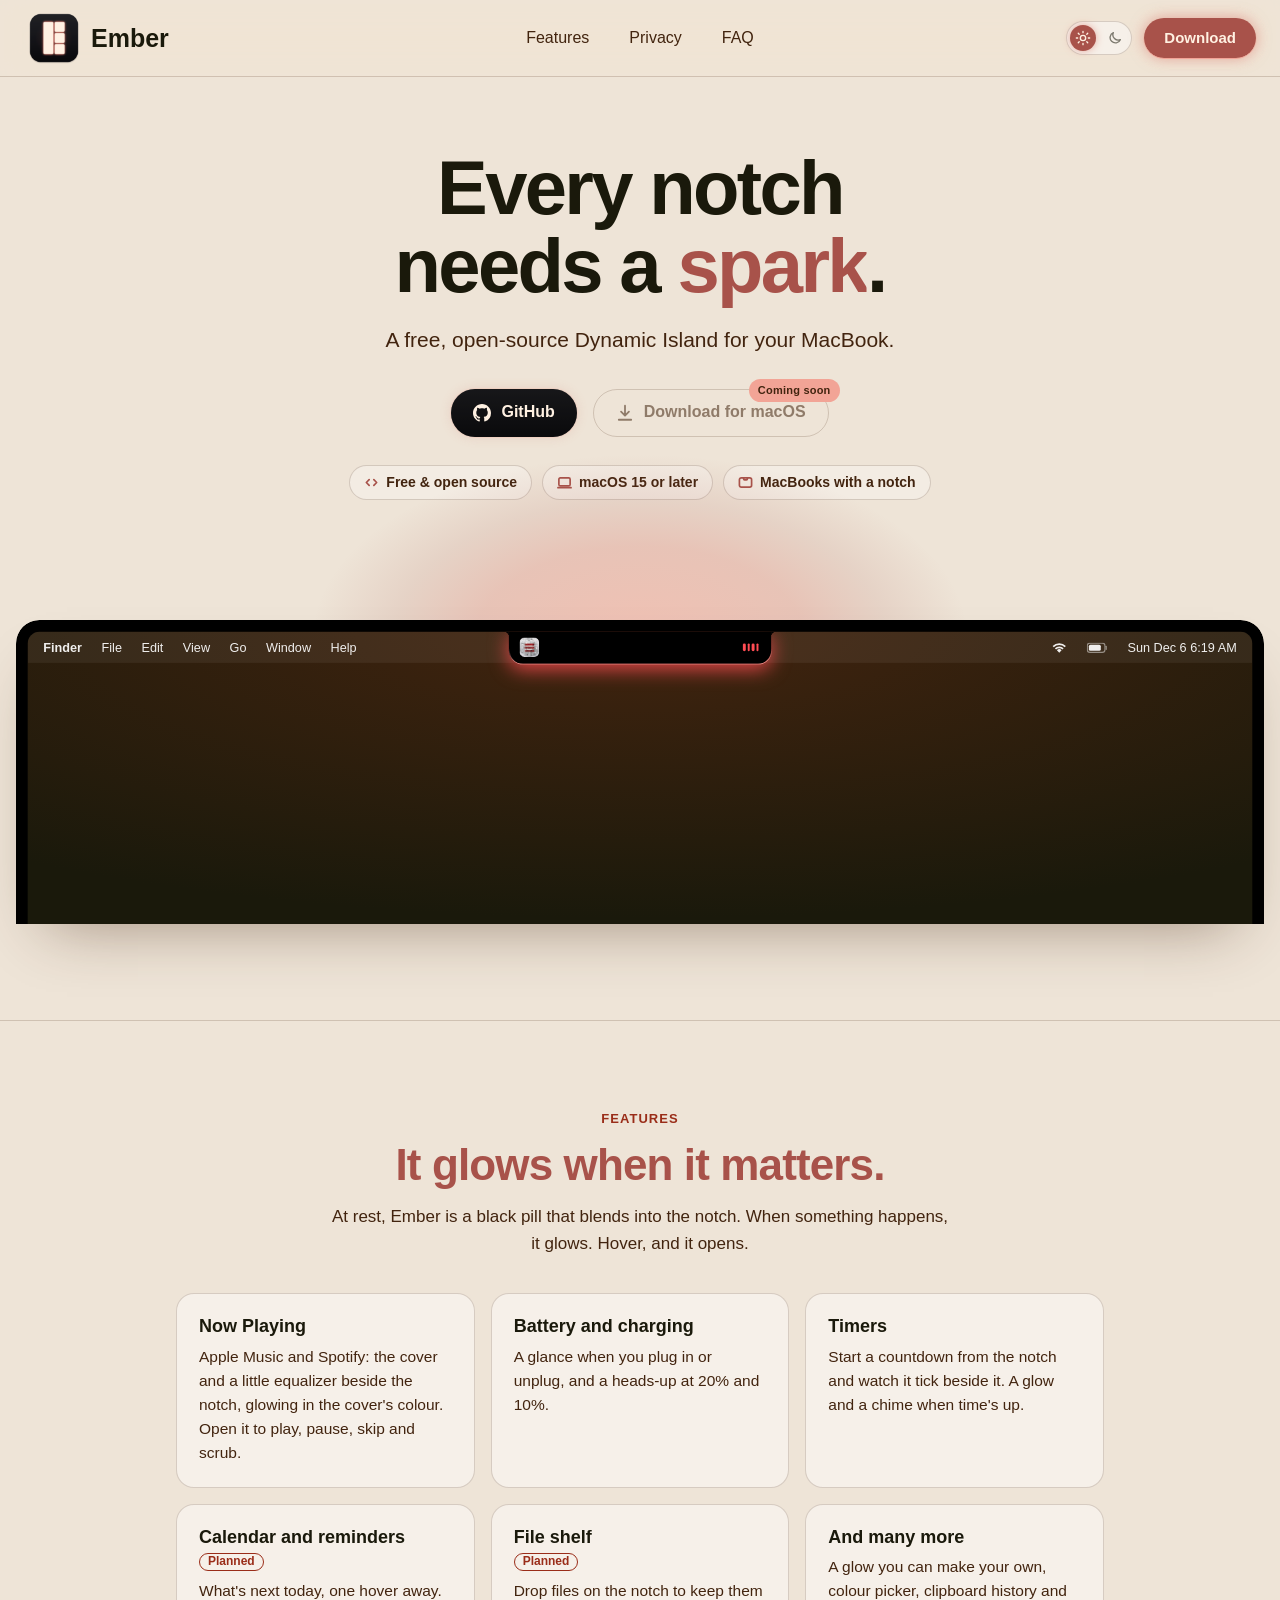
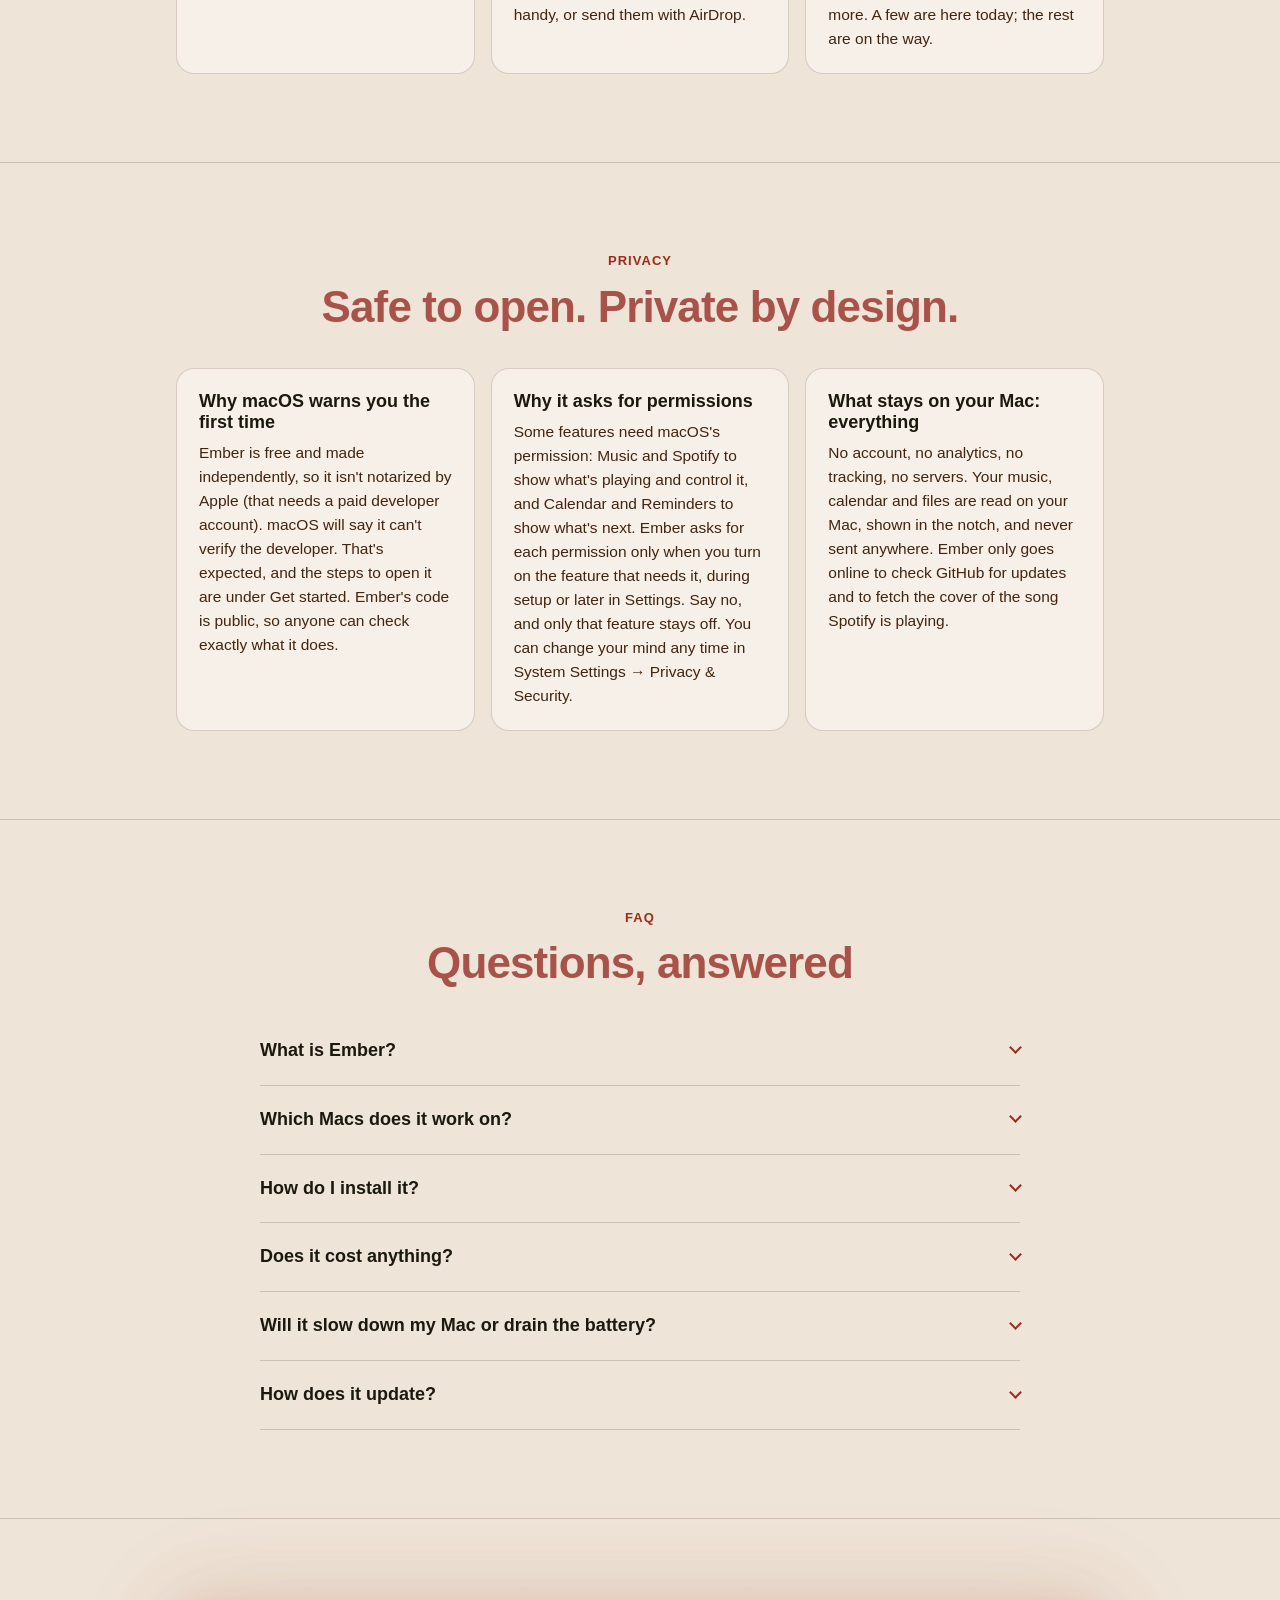
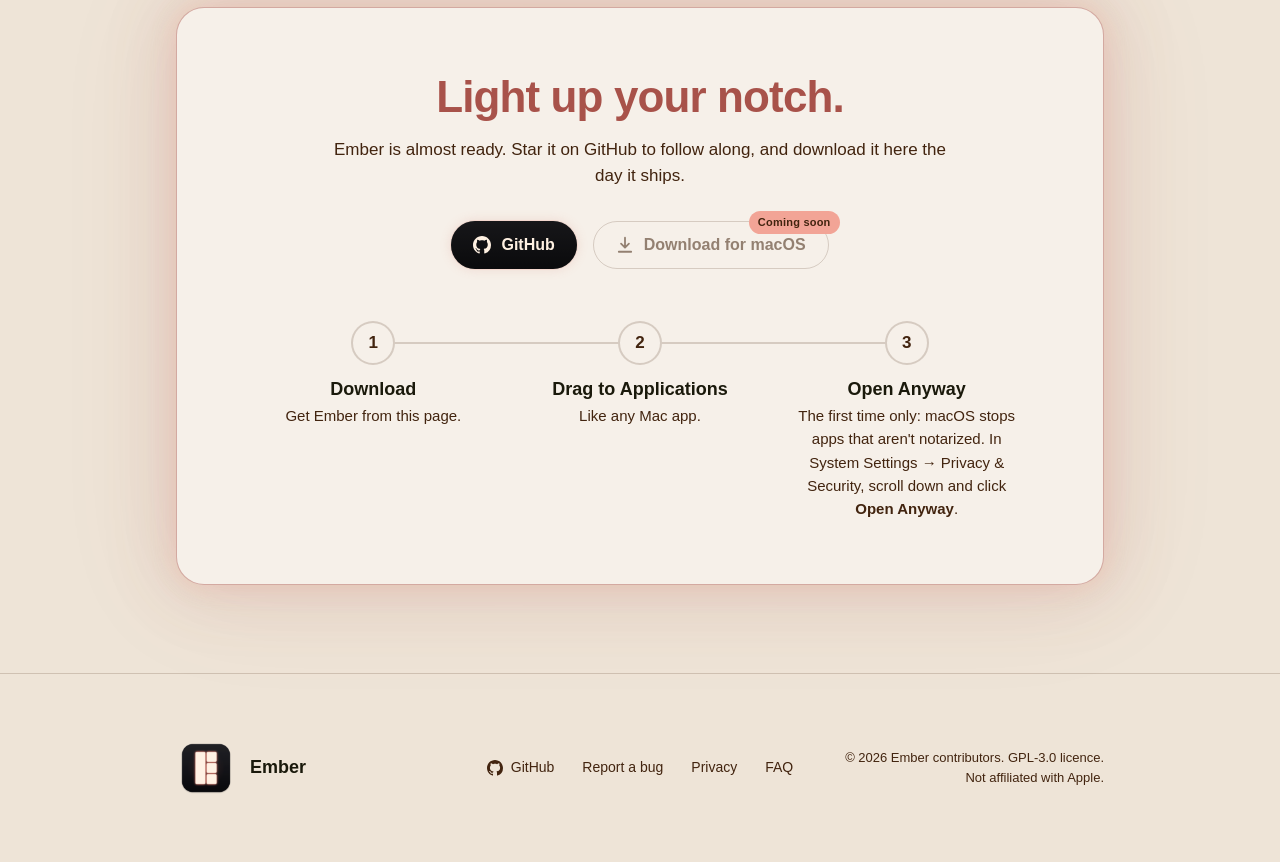
==== commit 1bb1ce74: "Added dark mode to the website and centred every section Added a Graphite dark theme that follows th" ====
--- a/site/index.html
+++ b/site/index.html
@@ -14,6 +14,12 @@
   <link rel="icon" type="image/png" href="assets/icon-64.png">
   <link rel="apple-touch-icon" href="assets/icon-180.png">
   <link rel="stylesheet" href="styles.css">
+  <!-- Before anything is drawn: the mode the visitor chose with the switch (theme.js), so
+       the page never flashes the other one. Without a choice it follows the system. -->
+  <script>
+    try { const theme = localStorage.getItem('theme'); if (theme === 'dark' || theme === 'light') document.documentElement.dataset.theme = theme; } catch {}
+  </script>
+  <script src="theme.js" defer></script>
   <!-- A plain script (not a module), so it also runs when the file is opened directly.
        It marks the page itself, so nothing is hidden unless it runs. -->
   <script src="motion.js" defer></script>
@@ -66,6 +72,9 @@
     <symbol id="icon-chevron-down" viewBox="0 0 16 16"><path d="M3.5 5.5 8 10l4.5-4.5" fill="none" stroke="currentColor" stroke-width="2" stroke-linecap="round" stroke-linejoin="round"/></symbol>
     <!-- The fact chips' icons: code, a laptop, a screen with a notch. Their <svg> tags carry
          size and colour too, so they stay small even if the stylesheet is stale or missing. -->
+    <!-- The light/dark switch's sun and moon. -->
+    <symbol id="icon-sun" viewBox="0 0 24 24"><g fill="none" stroke="currentColor" stroke-width="2" stroke-linecap="round"><circle cx="12" cy="12" r="4"/><path d="M12 2v2M12 20v2M4.9 4.9l1.4 1.4M17.7 17.7l1.4 1.4M2 12h2M20 12h2M4.9 19.1l1.4-1.4M17.7 6.3l1.4-1.4"/></g></symbol>
+    <symbol id="icon-moon" viewBox="0 0 24 24"><path d="M20 14.5A8 8 0 0 1 9.5 4a8 8 0 1 0 10.5 10.5z" fill="none" stroke="currentColor" stroke-width="2" stroke-linejoin="round"/></symbol>
     <symbol id="icon-code" viewBox="0 0 16 16"><path d="M5.5 5 2.5 8l3 3M10.5 5l3 3-3 3"/></symbol>
     <symbol id="icon-laptop" viewBox="0 0 16 16"><rect x="2" y="3" width="12" height="8.5" rx="1.5"/><path d="M1 13.5h14"/></symbol>
     <symbol id="icon-notch" viewBox="0 0 16 16"><rect x="1.5" y="3" width="13" height="10" rx="2"/><path d="M6 3v1.2a1 1 0 0 0 1 1h2a1 1 0 0 0 1-1V3"/></symbol>
@@ -83,7 +92,11 @@
         <li><a href="#faq">FAQ</a></li>
       </ul>
       <div class="nav-actions">
-        <!-- The light/dark toggle goes here, before Download. -->
+        <!-- Hidden until theme.js runs: without JavaScript it couldn't work. -->
+        <button class="theme-switch" type="button" role="switch" aria-checked="false" aria-label="Dark mode" hidden>
+          <svg class="theme-sun" width="16" height="16" aria-hidden="true"><use href="#icon-sun"/></svg>
+          <svg class="theme-moon" width="16" height="16" aria-hidden="true"><use href="#icon-moon"/></svg>
+        </button>
         <a class="button button-small button-ember" href="#download">Download</a>
       </div>
     </div>
@@ -242,28 +255,6 @@
             <p>A glow you can make your own, colour picker, clipboard history and more. A few are here today; the rest are on the way.</p>
           </article>
         </div>
-        <!-- The rest of docs/features.md: "Already in Ember" = done, "On the way" = later. -->
-        <div class="more" data-reveal>
-          <h3>Already in Ember</h3>
-          <ul class="more-list">
-            <li>Always-on glow around the notch</li>
-            <li>Glow in the colour of the song's cover</li>
-            <li>Opens on the tab you left</li>
-          </ul>
-          <h3>On the way</h3>
-          <ul class="more-list">
-            <li>Your own glow colour presets</li>
-            <li>Choose how fast it opens and closes</li>
-            <li>Shuffle, repeat and skip 10 seconds buttons</li>
-            <li>Clipboard history</li>
-            <li>Colour picker</li>
-            <li>Keep your Mac awake</li>
-            <li>Webcam mirror</li>
-            <li>CPU, memory and temperature stats</li>
-            <li>Resizable panel</li>
-            <li>Macs without a notch and external displays</li>
-          </ul>
-        </div>
       </div>
     </section>
 
@@ -356,7 +347,7 @@
   <footer class="footer">
     <div class="container footer-inner">
       <a class="footer-brand" href="#">
-        <img src="assets/icon-192.png" width="60" height=60" alt="">
+        <img src="assets/icon-192.png" width="60" height="60" alt="">
         Ember
       </a>
       <nav class="footer-links" aria-label="Footer">
--- a/site/styles.css
+++ b/site/styles.css
@@ -33,6 +33,7 @@
   --download-bg: var(--clay-rose);
   --download-text: #FFF1E2;
   --line: color-mix(in srgb, var(--brown), transparent 82%);
+  --screen-shadow: var(--brown);
   --badge-bg: var(--rose-edge);
   --badge-text: var(--brown);
   --halo-1: color-mix(in srgb, var(--rose-edge), transparent 45%);
@@ -46,13 +47,48 @@
   --app-timer: #FF7A1E;  /* the timer's orange, TimerLook.color */
   --app-green: #30D158;
   /* The demo songs' glows: what the app's CoverColor gives each cover
-     (docs/specs/landing-demo-song-skip.md). Song A's cover is mostly white with red bars,
+     (docs/specs/landing-page.md, "The pill demo"). Song A's cover is mostly white with red bars,
      so it glows red; song B's is black and white, so it glows the app's soft white. */
   --song-a: #FF4C53;
   --song-b: #E6E6E6;
 
   --font: -apple-system, BlinkMacSystemFont, "SF Pro Text", "Helvetica Neue", Arial, sans-serif;
 }
+
+/* Dark mode (spec: "Dark mode"): Graphite, the logo's ground. Only the jobs change; the
+   pill, the glows and the buttons keep their colours. The page follows the system's
+   setting, also without JavaScript, unless the switch chose a mode (data-theme on <html>,
+   theme.js). The two rules hold the same values. */
+@media (prefers-color-scheme: dark) {
+  :root:not([data-theme="light"]) {
+    color-scheme: dark;
+    --bg: #121214;
+    --surface: #1C1C20;
+    --text: #FFF1E2;
+    --text-secondary: #BDB4AB;
+    --heading-accent: #E38A7E;
+    --clay-rose-text: #E38A7E;
+    --link: #F2A496;
+    --line: rgb(255 241 226 / 0.12);
+    --screen-shadow: #000;
+  }
+}
+:root[data-theme="dark"] {
+  color-scheme: dark;
+  --bg: #121214;
+  --surface: #1C1C20;
+  --text: #FFF1E2;
+  --text-secondary: #BDB4AB;
+  --heading-accent: #E38A7E;
+  --clay-rose-text: #E38A7E;
+  --link: #F2A496;
+  --line: rgb(255 241 226 / 0.12);
+  --screen-shadow: #000;
+}
+
+/* Switching cross-fades the page (theme.js), a touch slower than the browser's default. */
+::view-transition-old(root),
+::view-transition-new(root) { animation-duration: 0.3s; }
 
 *, *::before, *::after { box-sizing: border-box; }
 
@@ -158,6 +194,58 @@
 
 .nav-actions { display: flex; align-items: center; gap: 12px; justify-self: end; }
 
+/* The light/dark switch: a sun and a moon; a clay rose dot with the pill's soft glow sits
+   under the one that is on and slides across. Hidden until theme.js runs. */
+.theme-switch {
+  position: relative;
+  display: flex;
+  gap: 6px;
+  padding: 3px;
+  border: 1px solid var(--line);
+  border-radius: 999px;
+  background: var(--surface);
+  color: var(--text);
+  cursor: pointer;
+}
+.theme-switch[hidden] { display: none; }
+.theme-switch::before {
+  content: "";
+  position: absolute;
+  top: 3px;
+  left: 3px;
+  width: 26px;
+  height: 26px;
+  border-radius: 50%;
+  background: var(--clay-rose);
+  box-shadow: 0 0 10px -2px var(--rose-glow);
+  transition: translate 0.25s ease;
+}
+.theme-switch[aria-checked="true"]::before { translate: 32px 0; }
+.theme-switch svg {
+  position: relative;
+  box-sizing: content-box;
+  width: 16px;
+  height: 16px;
+  padding: 5px;
+  opacity: 0.55;
+  transition: color 0.25s, opacity 0.25s;
+}
+.theme-switch[aria-checked="false"] .theme-sun,
+.theme-switch[aria-checked="true"] .theme-moon { color: var(--download-text); opacity: 1; }
+.theme-switch:focus-visible { outline: 3px solid var(--clay-rose); outline-offset: 3px; }
+@media (prefers-reduced-motion: reduce) {
+  .theme-switch::before, .theme-switch svg { transition: none; }
+}
+
+/* Phones up to 400 px: the bar tightens so the switch fits beside Download. */
+@media (max-width: 400px) {
+  .nav-inner { padding: 0 16px; }
+  .nav-brand { font-size: 20px; }
+  .nav-brand img { width: 40px; height: 40px; }
+  .nav-actions { gap: 8px; }
+  .nav-actions .button-small { padding: 0 14px; }
+}
+
 /* On phones the section links go; the name and Download stay. */
 @media (max-width: 600px) {
   .nav-links { display: none; }
@@ -380,7 +468,9 @@
   color: var(--heading-accent);
 }
 
-.section-intro { max-width: 620px; margin: 14px 0 0; color: var(--text-secondary); }
+/* Sections are centred like the hero and Get started: their label, heading and intro. */
+.eyebrow, .section h2 { text-align: center; }
+.section-intro { max-width: 620px; margin: 14px auto 0; color: var(--text-secondary); text-align: center; }
 
 .grid {
   display: grid;
@@ -399,11 +489,12 @@
   background: var(--surface);
 }
 
+/* A "Planned" tag sits on its own line under the card's title. */
 .card h3 {
   display: flex;
-  flex-wrap: wrap;
-  align-items: center;
-  gap: 10px;
+  flex-direction: column;
+  align-items: flex-start;
+  gap: 6px;
   font-size: 18px;
   font-weight: 650;
 }
@@ -419,34 +510,9 @@
   color: var(--link);
 }
 
-/* Below the feature cards: the other features, as plain chips like the hero's facts. */
-.more { margin-top: 36px; }
-
-.more h3 { margin: 24px 0 0; font-size: 15px; font-weight: 650; color: var(--clay-rose-text); }
-.more h3:first-child { margin-top: 0; }
-
-.more-list {
-  display: flex;
-  flex-wrap: wrap;
-  gap: 8px;
-  margin: 12px 0 0;
-  padding: 0;
-  list-style: none;
-}
-
-.more-list li {
-  padding: 5px 13px;
-  border: 1px solid var(--line);
-  border-radius: 999px;
-  background: color-mix(in srgb, var(--surface), transparent 30%);
-  font-size: 14px;
-  font-weight: 550;
-  color: var(--text-secondary);
-}
-
 /* FAQ: native <details>; opening one closes the others. */
 
-.faq { max-width: 760px; margin-top: 28px; }
+.faq { max-width: 760px; margin: 28px auto 0; }
 
 .faq-item { border-bottom: 1px solid var(--line); }
 
@@ -495,7 +561,6 @@
     0 0 120px 12px color-mix(in srgb, var(--clay-rose), transparent 93%);
   text-align: center;
 }
-.cta .section-intro { margin-left: auto; margin-right: auto; }
 
 /* The three install steps on a fuse. Drawn here fully lit, which is what you see without
    motion; the motion rules play the spark along it once. */
@@ -566,10 +631,11 @@
 
 .footer { padding: 64px 0; border-top: 1px solid var(--line); font-size: 14px; color: var(--text-secondary); }
 
+/* Three columns like the nav, so the links sit in the page's centre. */
 .footer-inner {
-  display: flex;
+  display: grid;
+  grid-template-columns: 1fr auto 1fr;
   align-items: center;
-  justify-content: space-between;
   gap: 32px;
 }
 
@@ -577,6 +643,7 @@
   display: inline-flex;
   align-items: center;
   gap: 14px;
+  justify-self: start;
   font-size: 18px;
   font-weight: 700;
   color: var(--text);
@@ -596,11 +663,11 @@
 .footer-links a:hover { color: var(--text); }
 .footer-links svg { width: 16px; height: 16px; fill: currentColor; }
 
-.footer-legal { text-align: right; }
+.footer-legal { justify-self: end; text-align: right; }
 .footer-legal p { margin: 0; font-size: 13px; }
 
 @media (max-width: 760px) {
-  .footer-inner { flex-direction: column; text-align: center; }
+  .footer-inner { display: flex; flex-direction: column; text-align: center; }
   .footer-legal { text-align: center; }
 }
 
@@ -627,7 +694,7 @@
   height: calc(312px * var(--screen-scale));
   overflow: hidden;
   border-radius: calc(24px * var(--screen-scale)) calc(24px * var(--screen-scale)) 0 0;
-  box-shadow: 0 30px 60px -30px color-mix(in srgb, var(--brown), transparent 55%);
+  box-shadow: 0 30px 60px -30px color-mix(in srgb, var(--screen-shadow), transparent 55%);
 }
 .screen-stage {
   position: relative;
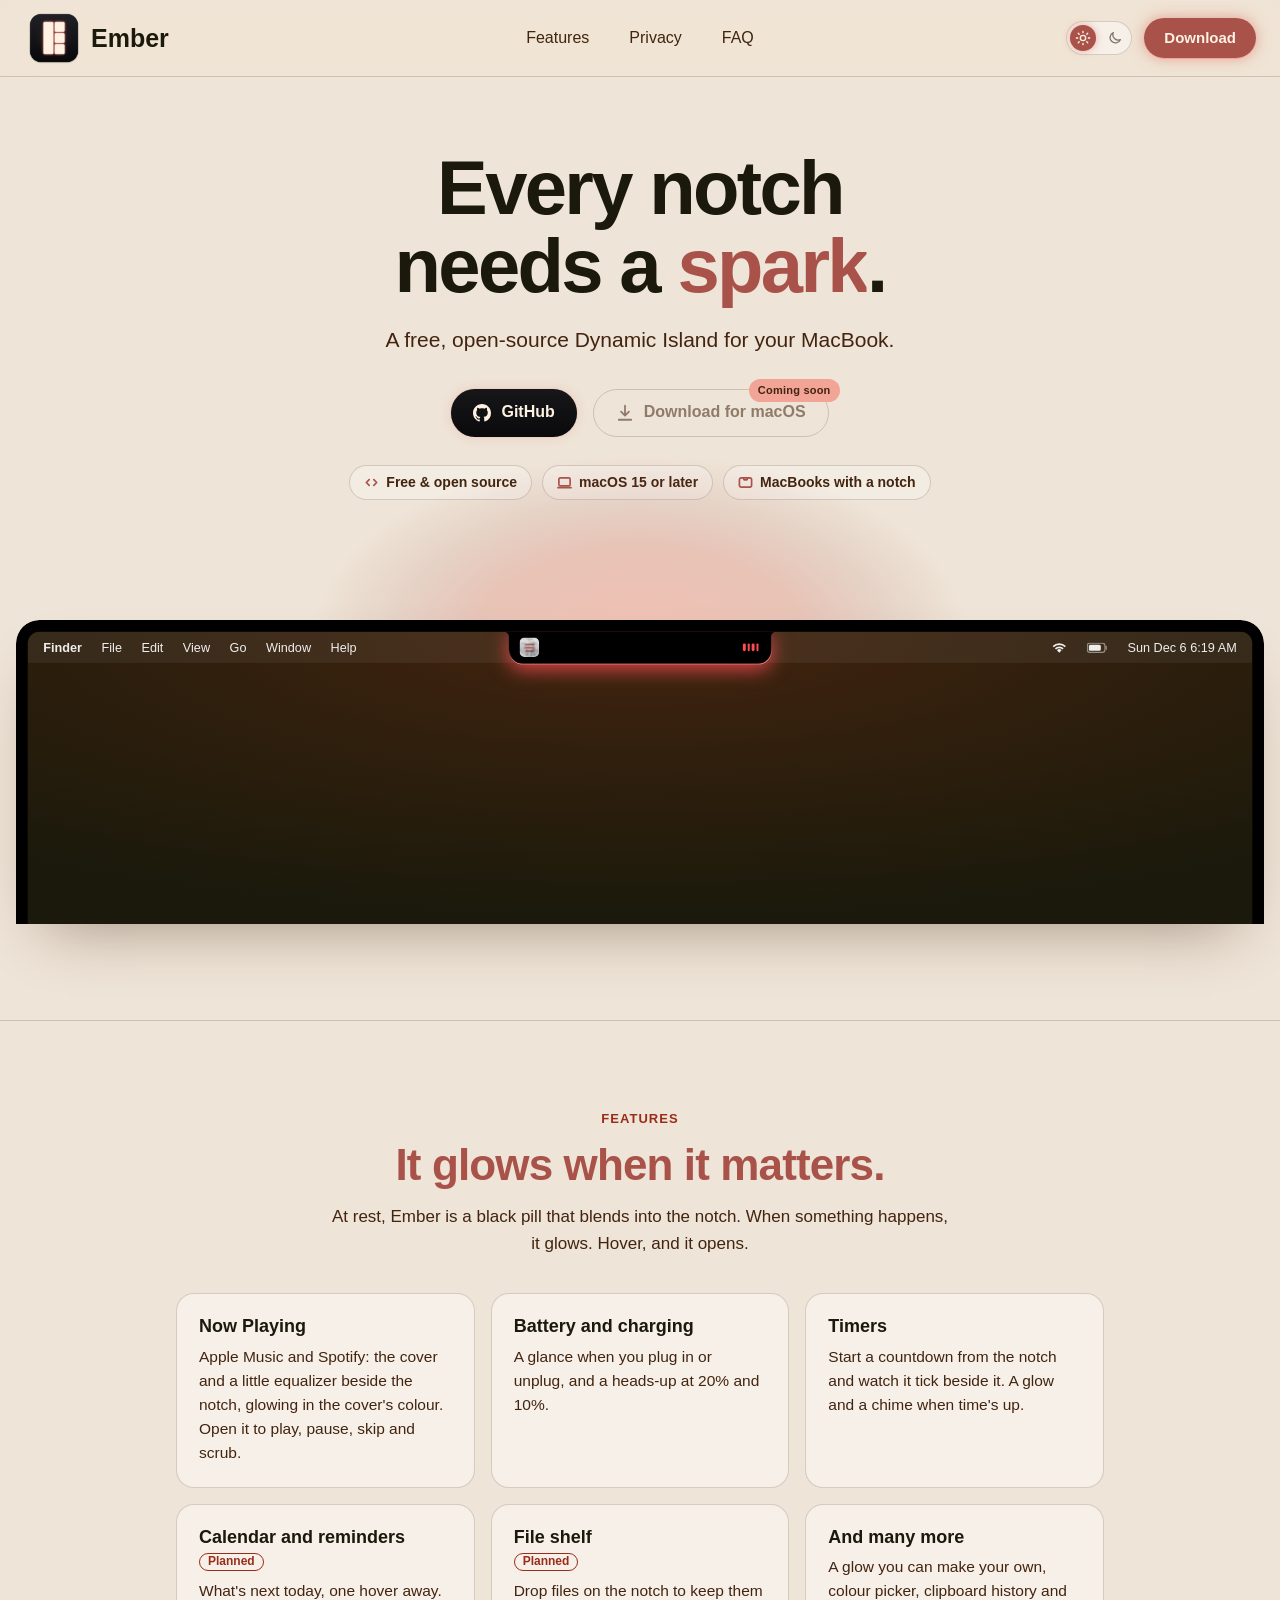
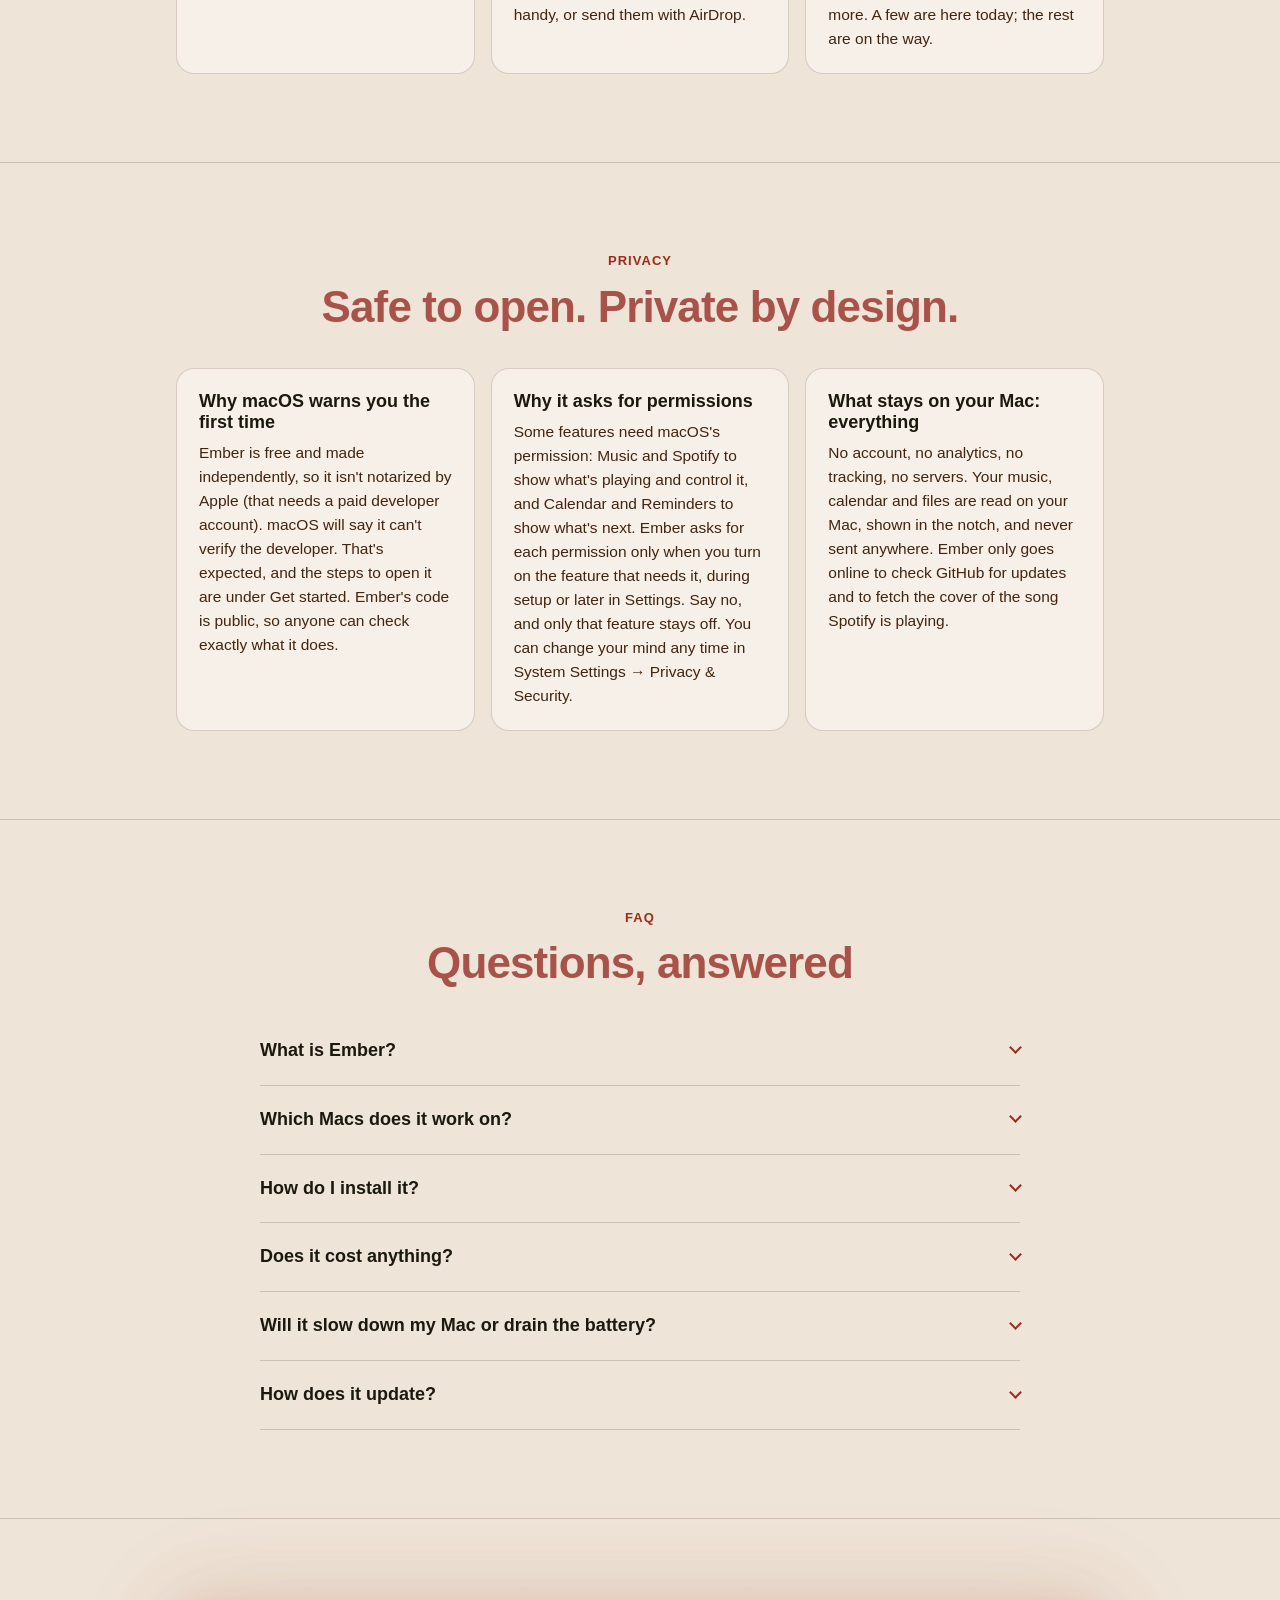
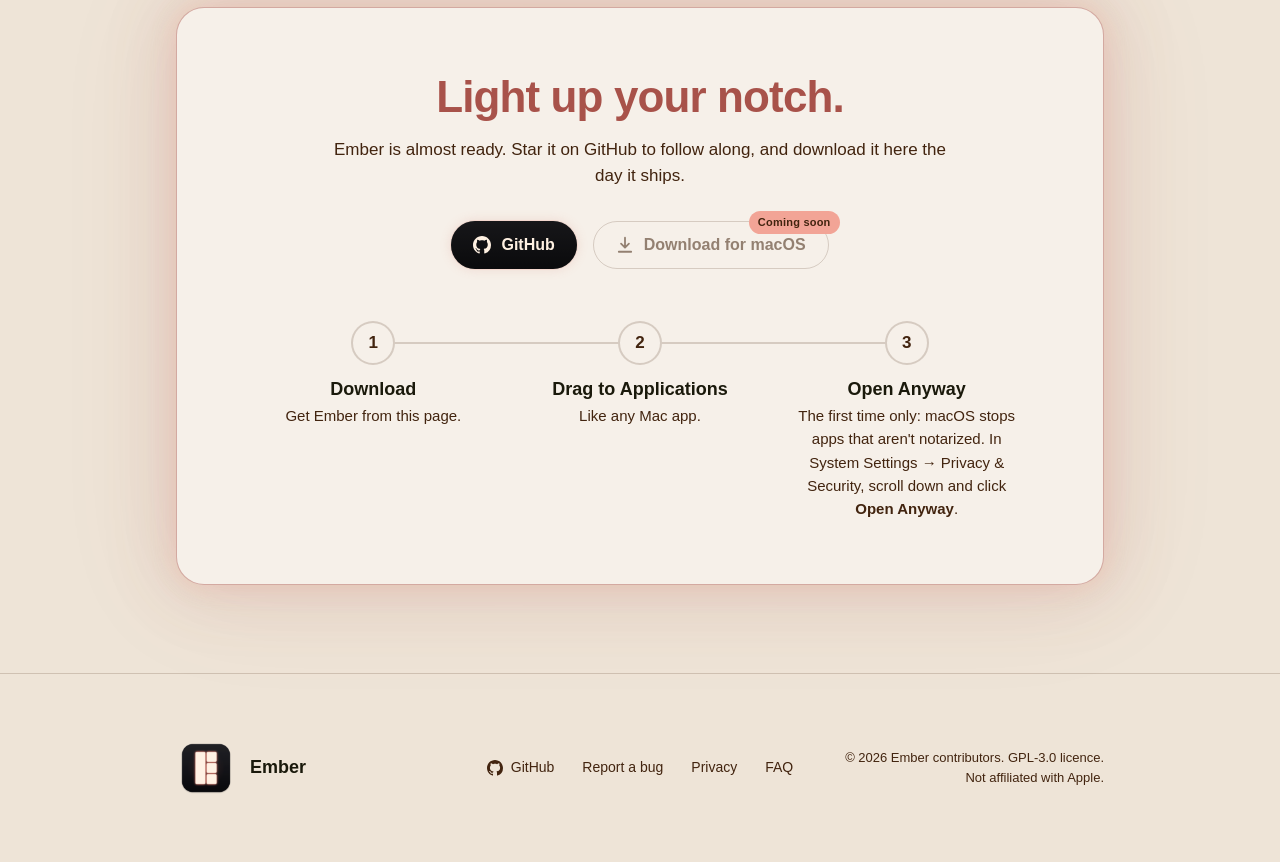
==== commit ca8ae3db: "Fixed the reveal on reload, kept section links out of the address and put the phone buttons side by " ====
--- a/site/index.html
+++ b/site/index.html
@@ -20,9 +20,12 @@
     try { const theme = localStorage.getItem('theme'); if (theme === 'dark' || theme === 'light') document.documentElement.dataset.theme = theme; } catch {}
   </script>
   <script src="theme.js" defer></script>
-  <!-- A plain script (not a module), so it also runs when the file is opened directly.
-       It marks the page itself, so nothing is hidden unless it runs. -->
-  <script src="motion.js" defer></script>
+  <!-- Marks the page for the reveal animations (motion.js) before anything is drawn, so
+       elements start hidden even when motion.js arrives late; if it can't load, the mark
+       comes off and nothing stays hidden. A plain script (not a module), so it also runs
+       when the file is opened directly. -->
+  <script>document.documentElement.classList.add('js');</script>
+  <script src="motion.js" defer onerror="document.documentElement.classList.remove('js')"></script>
   <script type="module" src="demo.js"></script>
   <script type="module" src="screen.js"></script>
 </head>
@@ -116,7 +119,7 @@
              release, give it a solid style, and remove the badge. Same in Get started. -->
         <span class="button button-disabled" aria-disabled="true">
           <svg class="button-icon" width="18" height="18" aria-hidden="true"><use href="#icon-download"/></svg>
-          Download for macOS
+          <span>Download<span class="label-extra"> for macOS</span></span>
           <span class="badge">Coming soon</span>
         </span>
       </div>
@@ -325,7 +328,7 @@
             </a>
             <span class="button button-disabled" aria-disabled="true">
               <svg class="button-icon" width="18" height="18" aria-hidden="true"><use href="#icon-download"/></svg>
-              Download for macOS
+              <span>Download<span class="label-extra"> for macOS</span></span>
               <span class="badge">Coming soon</span>
             </span>
           </div>
--- a/site/styles.css
+++ b/site/styles.css
@@ -364,6 +364,13 @@
   gap: 20px 16px;
   margin-top: 32px;
 }
+/* On phones the two buttons stay side by side: a little tighter, and "Download for
+   macOS" says just "Download" (the facts below say macOS). */
+@media (max-width: 480px) {
+  .actions { gap: 20px 10px; }
+  .actions .button { gap: 8px; padding: 0 16px; font-size: 15px; }
+  .label-extra { display: none; }
+}
 
 /* Hero: text first, then the screen with the pill demo. */
 
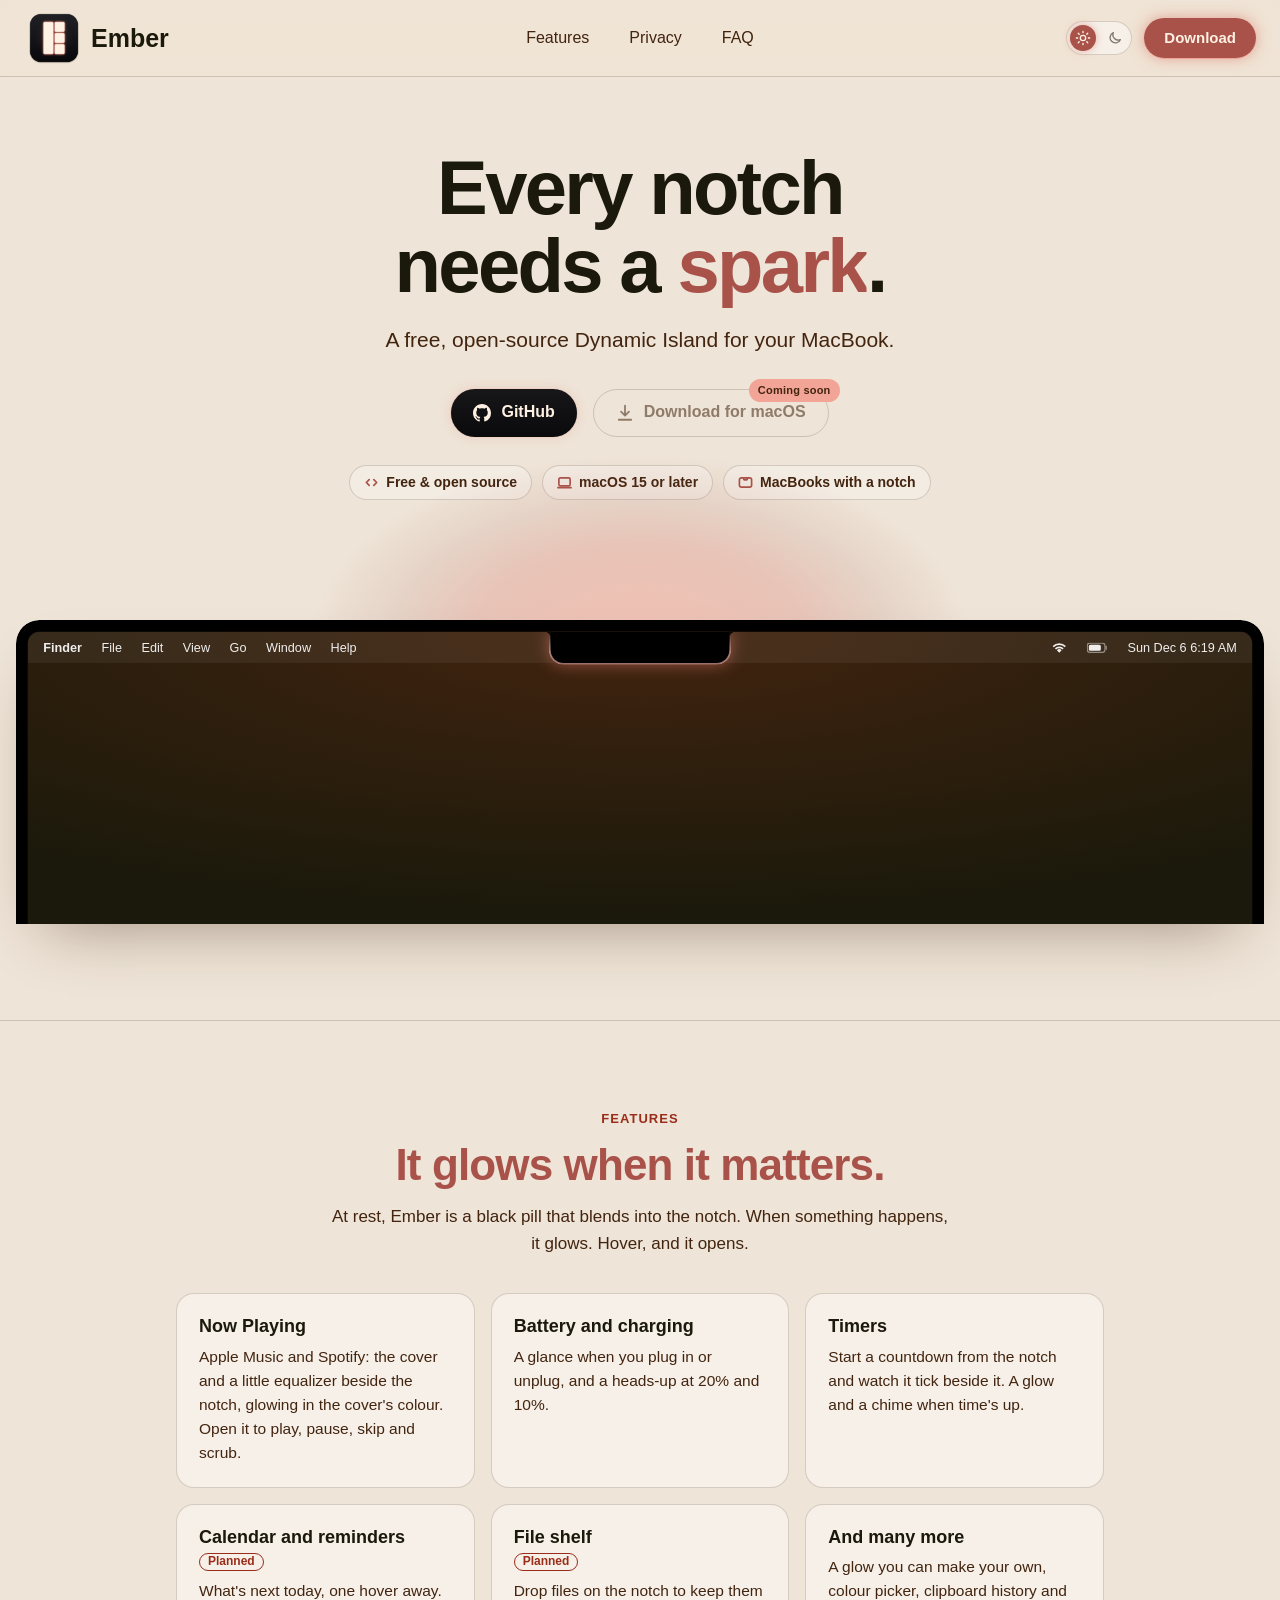
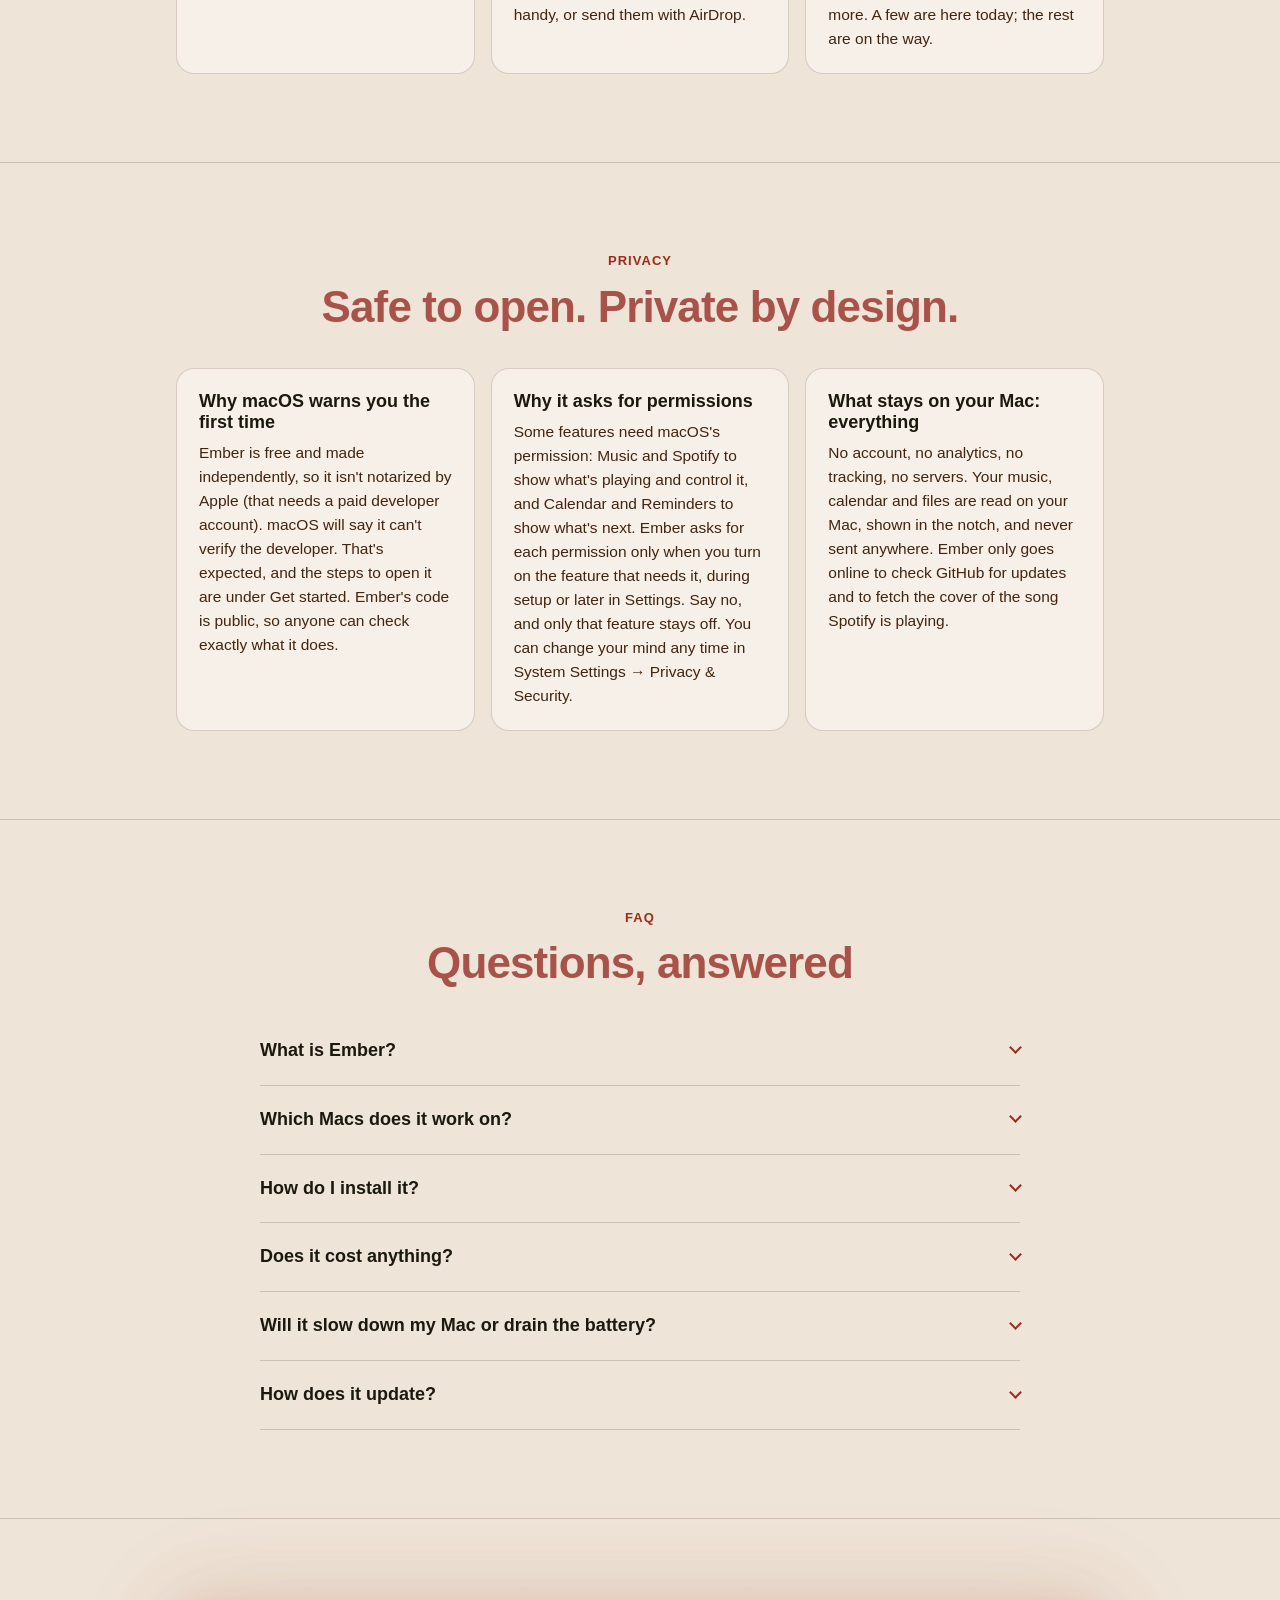
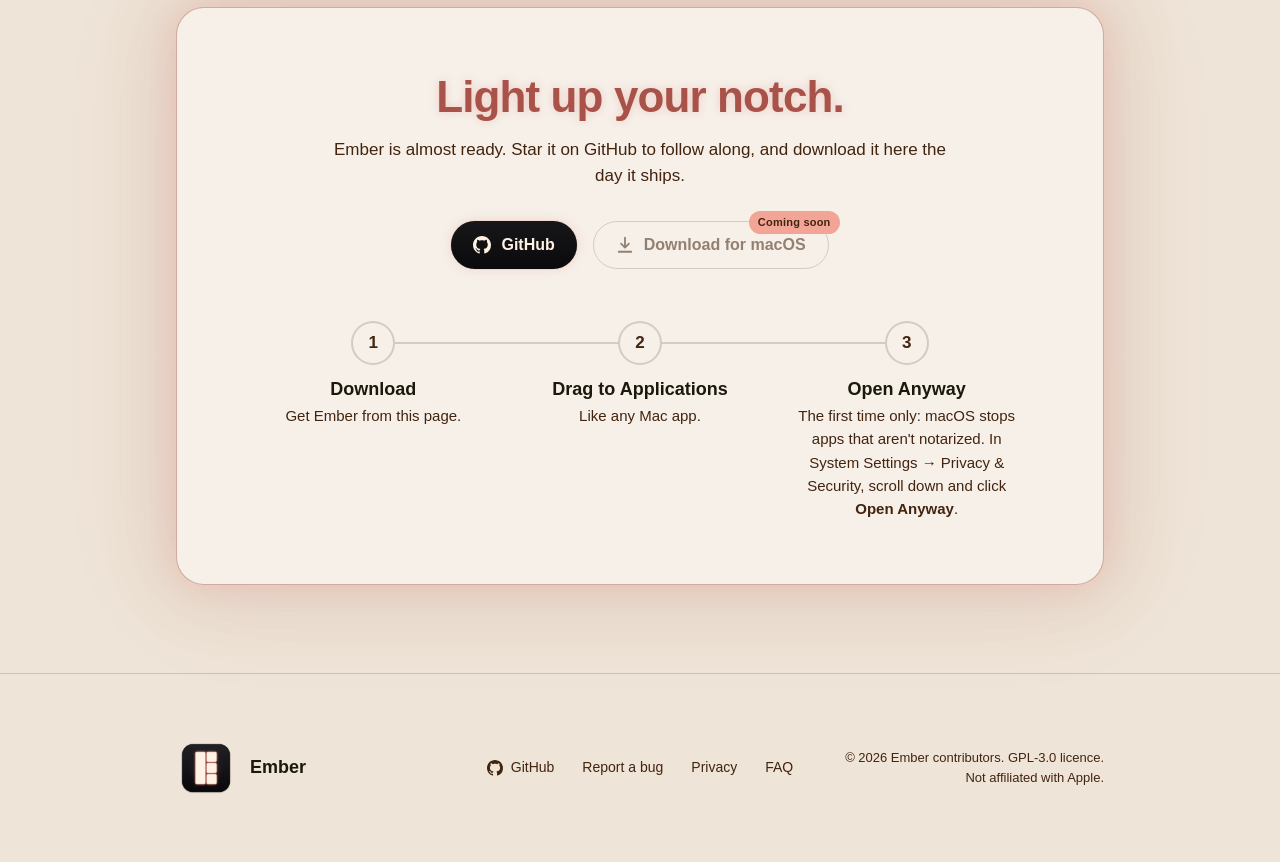
==== commit 568a1a48: "Set "Light up your notch." on fire with rising embers Fourteen small embers now rise from the whole " ====
--- a/site/index.html
+++ b/site/index.html
@@ -319,7 +319,9 @@
     <section class="section" id="download" aria-labelledby="download-title">
       <div class="container">
         <div class="cta" data-reveal>
-          <h2 id="download-title">Light up your notch.</h2>
+          <!-- On fire (motion item 10): embers rise from the heading. They are decoration,
+               hidden from screen readers. -->
+          <h2 id="download-title"><span class="fire">Light up your notch.<span class="embers" aria-hidden="true"><i></i><i></i><i></i><i></i><i></i><i></i><i></i><i></i><i></i><i></i><i></i><i></i><i></i><i></i></span></span></h2>
           <p class="section-intro">Ember is almost ready. Star it on GitHub to follow along, and download it here the day it ships.</p>
           <div class="actions">
             <a class="button button-github" href="https://github.com/shajiyev/Ember_Dynamic_Island" target="_blank" rel="noopener">
--- a/site/styles.css
+++ b/site/styles.css
@@ -39,6 +39,8 @@
   --halo-1: color-mix(in srgb, var(--rose-edge), transparent 45%);
   --halo-2: color-mix(in srgb, var(--rose-glow), transparent 70%);
   --halo-3: color-mix(in srgb, var(--clay-rose), transparent 88%);
+  /* "Light up your notch." on fire (motion item 10): the core of each ember. */
+  --ember-core: var(--rose-glow);
 
   /* The app's own colours, used only in the pill demo. They match
      Ember/Pill/PillStyle.swift, Ember/Timer/TimerLook.swift and
@@ -71,6 +73,7 @@
     --link: #F2A496;
     --line: rgb(255 241 226 / 0.12);
     --screen-shadow: #000;
+    --ember-core: var(--rose-edge);
   }
 }
 :root[data-theme="dark"] {
@@ -84,6 +87,7 @@
   --link: #F2A496;
   --line: rgb(255 241 226 / 0.12);
   --screen-shadow: #000;
+  --ember-core: var(--rose-edge);
 }
 
 /* Switching cross-fades the page (theme.js), a touch slower than the browser's default. */
@@ -568,6 +572,16 @@
     0 0 120px 12px color-mix(in srgb, var(--clay-rose), transparent 93%);
   text-align: center;
 }
+
+/* "Light up your notch.": lit, with a soft rose glow. The embers are in the motion rules
+   (item 10); without motion it stays like this. An inline block, so the embers spread
+   across the text itself, on one line or two. */
+.fire {
+  position: relative;
+  display: inline-block;
+  text-shadow: 0 0 8px color-mix(in srgb, var(--rose-glow), transparent 70%);
+}
+.embers { display: none; }
 
 /* The three install steps on a fuse. Drawn here fully lit, which is what you see without
    motion; the motion rules play the spark along it once. */
@@ -1234,6 +1248,51 @@
     50%      { box-shadow: 0 0 12px 2px color-mix(in srgb, var(--rose-glow), transparent 40%); }
   }
 
+  /* "Light up your notch." on fire (spec: Motion item 10), once Get started appears, like
+     the fuse: the glow breathes and embers keep rising from all of the heading, swaying
+     and fading. */
+  .embers { display: block; position: absolute; inset: 0; pointer-events: none; }
+  .embers i {
+    position: absolute;
+    width: 4px;
+    height: 4px;
+    border-radius: 50%;
+    background: var(--ember-core);
+    box-shadow: 0 0 6px 2px color-mix(in srgb, var(--rose-glow), transparent 15%);
+    opacity: 0;
+  }
+  .js .cta.is-visible .fire { animation: fire-warm 5s ease-in-out infinite; }
+  .js .cta.is-visible .embers i { animation: ember-rise var(--t) ease-out var(--d) infinite; }
+
+  /* Where each ember starts (across the heading, and at its own height: the ones near the
+     sides above the middle, so that on two lines they rise from both lines), how long it
+     rises, when it starts and which way it sways. */
+  .embers i:nth-child(1) { left: 4%;  bottom: 64%; --t: 3.4s; --d: 0s; --sway: 6px; }
+  .embers i:nth-child(2) { left: 11%; bottom: 72%; --t: 4.2s; --d: 1.1s; --sway: -8px; }
+  .embers i:nth-child(3) { left: 18%; bottom: 56%; --t: 3.8s; --d: 2.3s; --sway: 5px; }
+  .embers i:nth-child(4) { left: 25%; bottom: 68%; --t: 4.5s; --d: 0.8s; --sway: -6px; }
+  .embers i:nth-child(5) { left: 32%; bottom: 60%; --t: 3.7s; --d: 3.1s; --sway: 7px; }
+  .embers i:nth-child(6) { left: 39%; bottom: 22%; --t: 4.6s; --d: 0.6s; --sway: -6px; }
+  .embers i:nth-child(7) { left: 46%; bottom: 12%; --t: 3.9s; --d: 2.0s; --sway: 8px; }
+  .embers i:nth-child(8) { left: 53%; bottom: 26%; --t: 4.3s; --d: 3.4s; --sway: -5px; }
+  .embers i:nth-child(9) { left: 60%; bottom: 16%; --t: 3.6s; --d: 1.4s; --sway: 6px; }
+  .embers i:nth-child(10) { left: 67%; bottom: 62%; --t: 4.4s; --d: 2.9s; --sway: -5px; }
+  .embers i:nth-child(11) { left: 74%; bottom: 70%; --t: 3.9s; --d: 0.3s; --sway: 7px; }
+  .embers i:nth-child(12) { left: 81%; bottom: 58%; --t: 4.1s; --d: 1.7s; --sway: -7px; }
+  .embers i:nth-child(13) { left: 88%; bottom: 66%; --t: 3.5s; --d: 2.6s; --sway: 4px; }
+  .embers i:nth-child(14) { left: 95%; bottom: 72%; --t: 4.0s; --d: 3.6s; --sway: -6px; }
+
+  @keyframes fire-warm {
+    0%, 100% { text-shadow: 0 0 8px color-mix(in srgb, var(--rose-glow), transparent 70%); }
+    50%      { text-shadow: 0 0 14px color-mix(in srgb, var(--rose-glow), transparent 50%); }
+  }
+  @keyframes ember-rise {
+    0%   { opacity: 0; translate: 0 0; scale: 1; }
+    10%  { opacity: 1; }
+    50%  { translate: var(--sway) -30px; }
+    100% { opacity: 0; translate: calc(var(--sway) * -0.5) -62px; scale: 0.5; }
+  }
+
   /* 7. FAQ answers open smoothly where the browser can animate it; elsewhere instantly. */
   @supports (interpolate-size: allow-keywords) {
     .faq { interpolate-size: allow-keywords; }
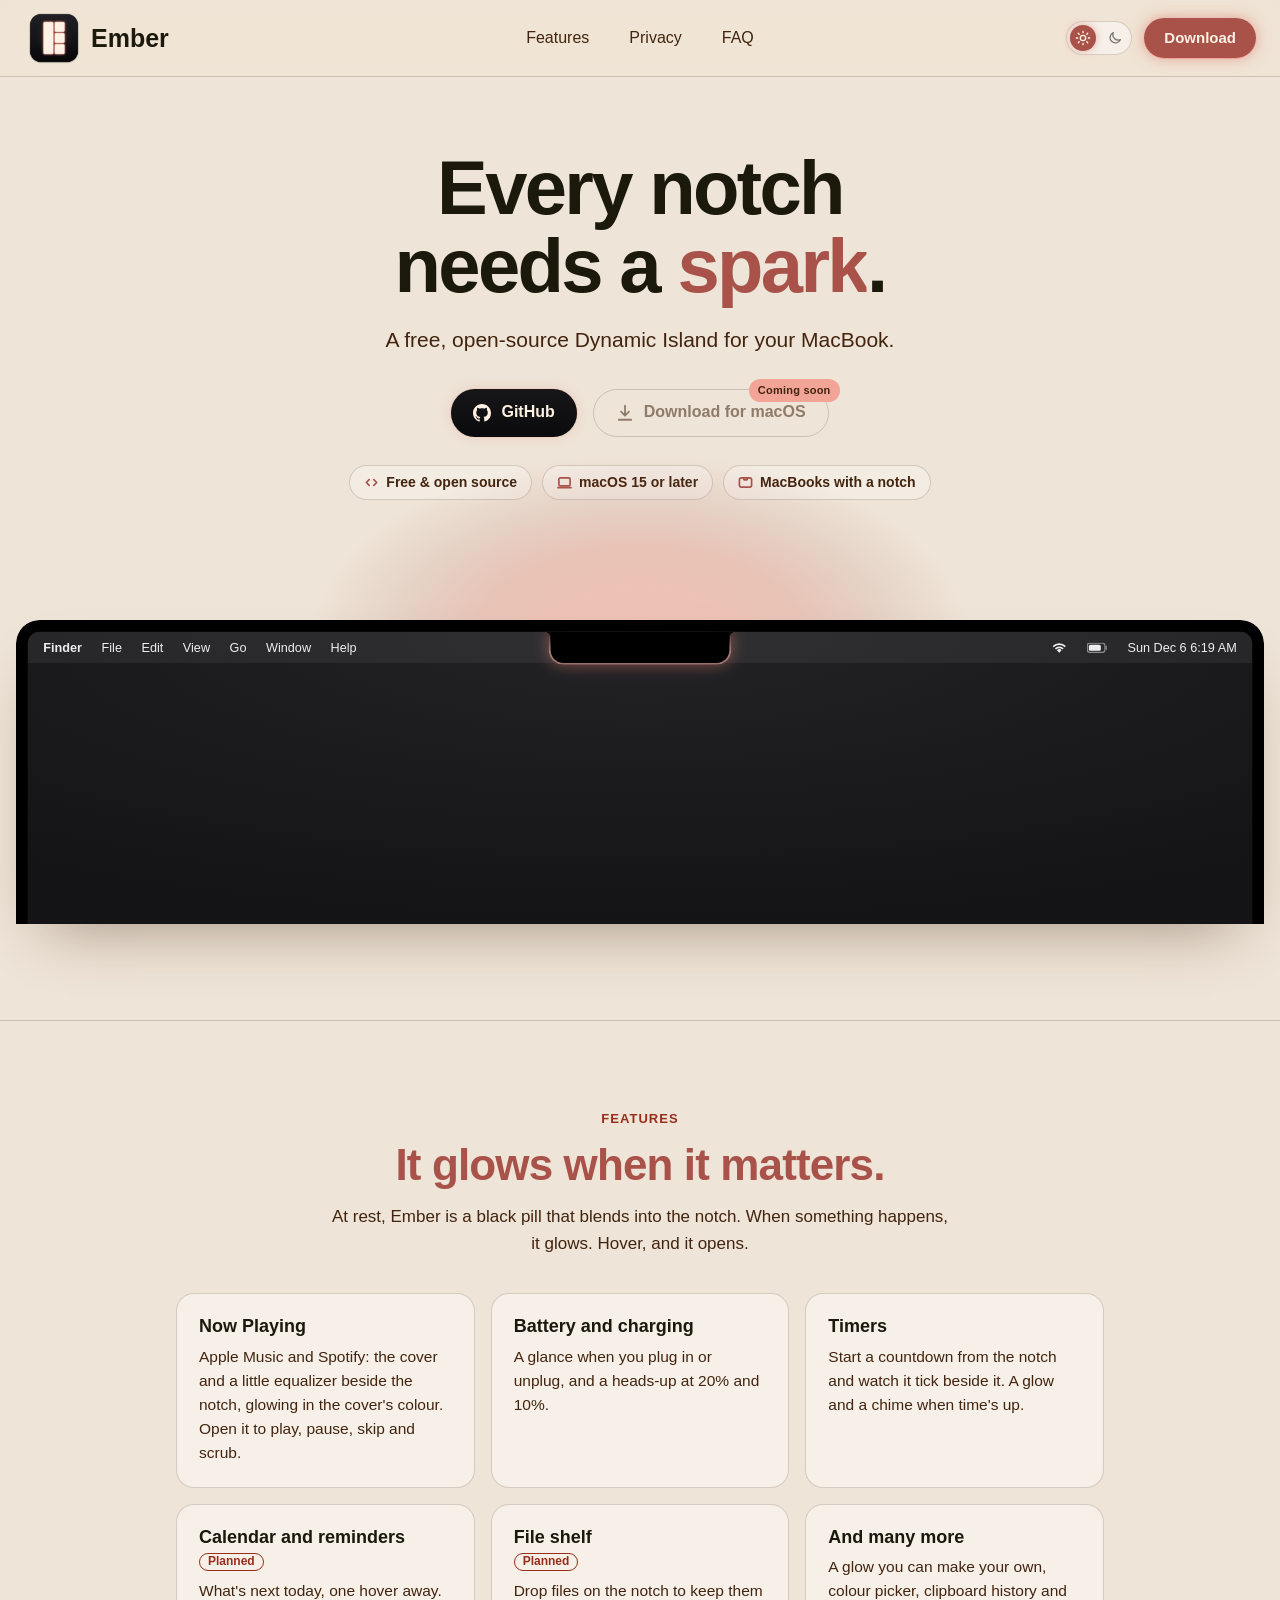
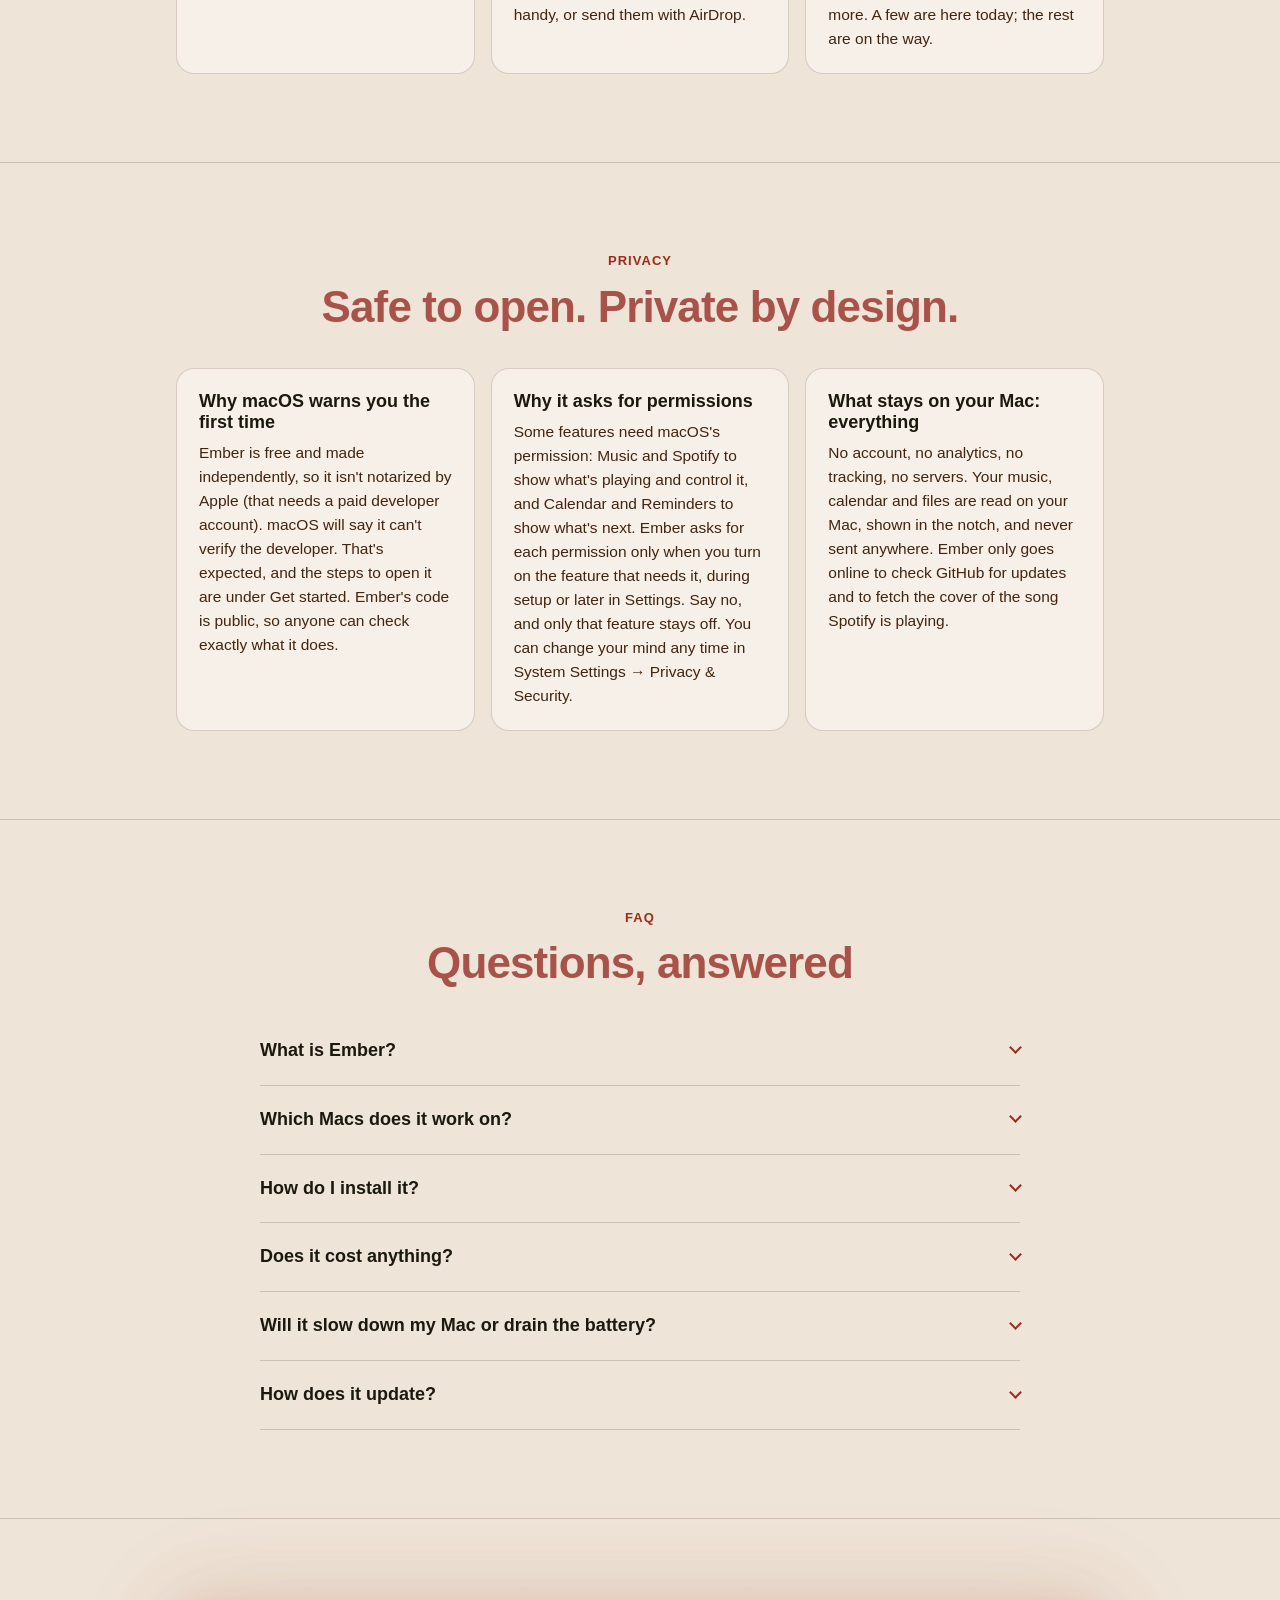
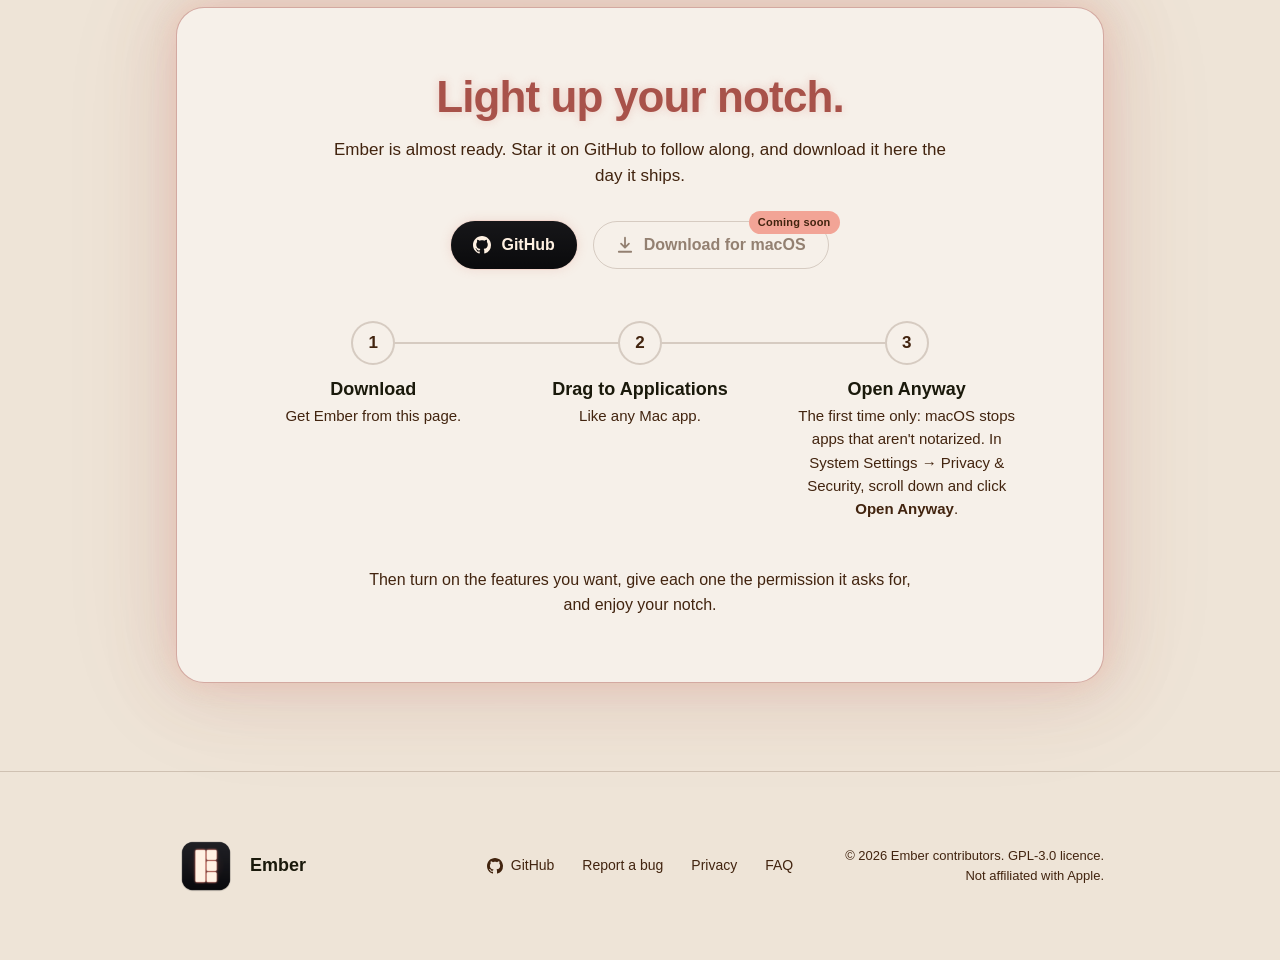
==== commit a64189a9: "Added a closing line under the install steps in Get started - "Then turn on the features you want, g" ====
--- a/site/index.html
+++ b/site/index.html
@@ -119,7 +119,7 @@
              release, give it a solid style, and remove the badge. Same in Get started. -->
         <span class="button button-disabled" aria-disabled="true">
           <svg class="button-icon" width="18" height="18" aria-hidden="true"><use href="#icon-download"/></svg>
-          <span>Download<span class="label-extra"> for macOS</span></span>
+          <span>Download for macOS</span>
           <span class="badge">Coming soon</span>
         </span>
       </div>
@@ -145,7 +145,7 @@
             <div class="wallpaper">
               <div class="menubar">
                 <span class="menu-items"><b>Finder</b><span>File</span><span>Edit</span><span>View</span><span>Go</span><span>Window</span><span>Help</span></span>
-                <span class="menu-items"><svg width="16" height="12"><use href="#icon-wifi"/></svg><svg width="22" height="11"><use href="#icon-battery"/></svg><span class="menu-clock"></span></span>
+                <span class="menu-items"><svg width="16" height="12"><use href="#icon-wifi"/></svg><svg class="battery" width="22" height="11"><use href="#icon-battery"/></svg><span class="menu-clock"></span></span>
               </div>
               <div class="pill" data-state="rest">
                 <span class="flare flare-left"></span>
@@ -171,7 +171,7 @@
                         <span class="panel-tab panel-tab-music"><svg width="12" height="12"><use href="#icon-music"/></svg></span>
                         <span class="panel-tab panel-tab-timer" data-press="timer-tab"><svg width="12" height="12"><use href="#icon-timer"/></svg></span>
                       </span>
-                      <span class="panel-battery">82%<svg width="25" height="12"><use href="#icon-battery"/></svg></span>
+                      <span class="panel-battery">82%<svg class="battery" width="25" height="12"><use href="#icon-battery"/></svg></span>
                     </div>
                     <div class="player">
                       <span class="cover panel-cover"></span>
@@ -182,8 +182,8 @@
                         </div>
                         <span class="scrubber"><span class="scrubber-fill"></span></span>
                         <div class="stack">
-                          <span class="times for-a"><span>1:15</span><span>4:36</span></span>
-                          <span class="times for-b"><span>0:00</span><span>4:11</span></span>
+                          <span class="times for-a"><span class="song-played">1:15</span><span>4:36</span></span>
+                          <span class="times for-b"><span class="song-played">0:00</span><span>4:11</span></span>
                         </div>
                         <div class="controls">
                           <svg width="22" height="14"><use href="#icon-backward"/></svg>
@@ -319,9 +319,10 @@
     <section class="section" id="download" aria-labelledby="download-title">
       <div class="container">
         <div class="cta" data-reveal>
-          <!-- On fire (motion item 10): embers rise from the heading. They are decoration,
-               hidden from screen readers. -->
-          <h2 id="download-title"><span class="fire">Light up your notch.<span class="embers" aria-hidden="true"><i></i><i></i><i></i><i></i><i></i><i></i><i></i><i></i><i></i><i></i><i></i><i></i><i></i><i></i></span></span></h2>
+          <!-- On fire (motion item 10): embers rise from the heading, and the letters each one
+               lifts off from flash brighter (motion.js fills .hot-spots with copies of the
+               text). All decoration, hidden from screen readers. -->
+          <h2 id="download-title"><span class="fire">Light up your notch.<span class="hot-spots" aria-hidden="true"></span><span class="embers" aria-hidden="true"><i></i><i></i><i></i><i></i><i></i><i></i><i></i><i></i><i></i><i></i><i></i><i></i></span></span></h2>
           <p class="section-intro">Ember is almost ready. Star it on GitHub to follow along, and download it here the day it ships.</p>
           <div class="actions">
             <a class="button button-github" href="https://github.com/shajiyev/Ember_Dynamic_Island" target="_blank" rel="noopener">
@@ -330,7 +331,7 @@
             </a>
             <span class="button button-disabled" aria-disabled="true">
               <svg class="button-icon" width="18" height="18" aria-hidden="true"><use href="#icon-download"/></svg>
-              <span>Download<span class="label-extra"> for macOS</span></span>
+              <span>Download for macOS</span>
               <span class="badge">Coming soon</span>
             </span>
           </div>
@@ -344,6 +345,7 @@
               <li class="step"><span class="step-node">3</span><h3>Open Anyway</h3><p>The first time only: macOS stops apps that aren't notarized. In System Settings → Privacy &amp; Security, scroll down and click <strong>Open Anyway</strong>.</p></li>
             </ol>
           </div>
+          <p class="cta-outro">Then turn on the features you want, give each one the permission it asks for, and enjoy your notch.</p>
         </div>
       </div>
     </section>
--- a/site/styles.css
+++ b/site/styles.css
@@ -39,8 +39,10 @@
   --halo-1: color-mix(in srgb, var(--rose-edge), transparent 45%);
   --halo-2: color-mix(in srgb, var(--rose-glow), transparent 70%);
   --halo-3: color-mix(in srgb, var(--clay-rose), transparent 88%);
-  /* "Light up your notch." on fire (motion item 10): the core of each ember. */
+  /* "Light up your notch." on fire (motion item 10): the core of each ember, and the
+     light on the letters where one lifts off. */
   --ember-core: var(--rose-glow);
+  --ember-hot: var(--rose-edge);
 
   /* The app's own colours, used only in the pill demo. They match
      Ember/Pill/PillStyle.swift, Ember/Timer/TimerLook.swift and
@@ -74,6 +76,7 @@
     --line: rgb(255 241 226 / 0.12);
     --screen-shadow: #000;
     --ember-core: var(--rose-edge);
+    --ember-hot: #FFD9CC;
   }
 }
 :root[data-theme="dark"] {
@@ -88,6 +91,7 @@
   --line: rgb(255 241 226 / 0.12);
   --screen-shadow: #000;
   --ember-core: var(--rose-edge);
+  --ember-hot: #FFD9CC;
 }
 
 /* Switching cross-fades the page (theme.js), a touch slower than the browser's default. */
@@ -368,12 +372,11 @@
   gap: 20px 16px;
   margin-top: 32px;
 }
-/* On phones the two buttons stay side by side: a little tighter, and "Download for
-   macOS" says just "Download" (the facts below say macOS). */
+/* On phones the two buttons stay side by side and keep the full "Download for macOS":
+   padding and text shrink with the screen (15 px text at 420 px, 13 px at 360 px). */
 @media (max-width: 480px) {
-  .actions { gap: 20px 10px; }
-  .actions .button { gap: 8px; padding: 0 16px; font-size: 15px; }
-  .label-extra { display: none; }
+  .actions { gap: 20px 8px; }
+  .actions .button { gap: 6px; padding: 0 clamp(12px, 3.6vw, 16px); font-size: clamp(12px, 3.6vw, 15px); }
 }
 
 /* Hero: text first, then the screen with the pill demo. */
@@ -553,7 +556,7 @@
   translate: 0 -3px;
   transition: rotate 0.3s, translate 0.3s;
 }
-.faq-item[open] summary::after { rotate: 225deg; translate: 0 3px; }
+.faq-item[open]:not(.is-closing) summary::after { rotate: 225deg; translate: 0 3px; }
 
 .faq-item p { max-width: 680px; margin: 0 0 22px; color: var(--text-secondary); }
 
@@ -572,16 +575,20 @@
     0 0 120px 12px color-mix(in srgb, var(--clay-rose), transparent 93%);
   text-align: center;
 }
-
-/* "Light up your notch.": lit, with a soft rose glow. The embers are in the motion rules
-   (item 10); without motion it stays like this. An inline block, so the embers spread
+/* On phones the card's sides slim down, so its two buttons fit side by side from 360 px. */
+@media (max-width: 480px) {
+  .cta { padding-inline: 16px; }
+}
+
+/* "Light up your notch.": lit, with a soft rose glow. The embers and hot spots are in the
+   motion rules (item 10); without motion it stays like this. An inline block, so the embers spread
    across the text itself, on one line or two. */
 .fire {
   position: relative;
   display: inline-block;
   text-shadow: 0 0 8px color-mix(in srgb, var(--rose-glow), transparent 70%);
 }
-.embers { display: none; }
+.embers, .hot-spots { display: none; }
 
 /* The three install steps on a fuse. Drawn here fully lit, which is what you see without
    motion; the motion rules play the spark along it once. */
@@ -641,6 +648,9 @@
 }
 .fuse-spark { display: none; }   /* shown by the motion rules */
 
+/* The card's closing line, under the steps. */
+.cta-outro { max-width: 560px; margin: 48px auto 0; font-size: 16px; color: var(--text-secondary); }
+
 @media (max-width: 640px) {
   .steps { grid-template-columns: 1fr; gap: 28px; }
   .fuse { display: none; }
@@ -734,7 +744,8 @@
   height: 300px;
   overflow: hidden;
   border-radius: 12px 12px 0 0;
-  background: radial-gradient(120% 140% at 50% 0%, #42240F 0%, #1A190B 70%);
+  /* Neutral graphite, so the only colour on the screen is Ember's own glow. */
+  background: radial-gradient(120% 140% at 50% 0%, #232326 0%, #141416 70%);
 }
 
 /* The menu bar: Finder's menus on the left; Wi-Fi, battery and the visitor's own time on
@@ -758,7 +769,9 @@
 @media (max-width: 799px) {
   .screen { height: auto; border-radius: 24px 24px 0 0; }
   .screen-stage { left: 0; width: auto; translate: none; scale: none; }
-  .wallpaper { height: 220px; }
+  /* Just taller than the open panel, which shrinks with the screen: the space below it is
+     60% of what a fixed 220 px left (117 → 70 px at 390 px wide). */
+  .wallpaper { height: calc(132px + 80px * var(--open-scale, 1)); }
   .menu-items { display: none; }
 }
 
@@ -848,7 +861,7 @@
 
 /* Open: the app's panel, 620 × 200, with rounder corners and a wider glow pushed down
    (PillStyle open: flares 19, bottom corners 24, glow opacity 0.55, radius 16, offset 8).
-   Scaled down to fit narrow screens (demo.js sets --open-scale). */
+   Scaled down to fit narrow screens (screen.js sets --open-scale). */
 .pill[data-state="open"] {
   --flare: 19px;
   width: 620px;
@@ -941,7 +954,8 @@
 .song-title { display: block; font-size: 15px; font-weight: 600; }
 .song-artist { display: block; margin-top: 6px; font-size: 13px; color: rgb(255 255 255 / 0.6); }
 
-/* The scrubber: a thin white track with a round knob; it jumps back on the new song. */
+/* The scrubber: a thin white track with a round knob. demo.js moves it as the song plays
+   and sets it back on the new song. */
 .scrubber { height: 4px; margin-top: 6px; border-radius: 2px; background: rgb(255 255 255 / 0.2); }
 .scrubber-fill {
   position: relative;
@@ -950,7 +964,6 @@
   height: 100%;
   border-radius: inherit;
   background: #FFFFFF;
-  transition: width 0.4s ease;
 }
 .scrubber-fill::after {
   content: "";
@@ -962,7 +975,6 @@
   border-radius: 50%;
   background: #FFFFFF;
 }
-.pill[data-song="b"] .scrubber-fill { width: 1%; }
 .times {
   display: flex;
   justify-content: space-between;
@@ -1249,11 +1261,14 @@
   }
 
   /* "Light up your notch." on fire (spec: Motion item 10), once Get started appears, like
-     the fuse: the glow breathes and embers keep rising from all of the heading, swaying
-     and fading. */
-  .embers { display: block; position: absolute; inset: 0; pointer-events: none; }
+     the fuse: the glow breathes, embers keep rising from all of the heading, swaying,
+     fading and fanning out, and where each one lifts off the letters under it flash
+     brighter for a moment. */
+  .embers, .hot-spots { display: block; position: absolute; inset: 0; pointer-events: none; }
   .embers i {
     position: absolute;
+    left: var(--x);
+    top: var(--y);
     width: 4px;
     height: 4px;
     border-radius: 50%;
@@ -1261,39 +1276,65 @@
     box-shadow: 0 0 6px 2px color-mix(in srgb, var(--rose-glow), transparent 15%);
     opacity: 0;
   }
+  /* A hot spot is a copy of the heading's text (motion.js), laid over it and filled only
+     with a small pale light where its ember starts, so just those letters brighten. No
+     glow of its own: a text-shadow would show around the invisible copy. */
+  .hot-spots > span {
+    position: absolute;
+    inset: 0;
+    color: transparent;
+    text-shadow: none;
+    background: radial-gradient(circle 0.8em at var(--x) calc(var(--y) + 0.25em), var(--ember-hot), transparent);
+    -webkit-background-clip: text;
+    background-clip: text;
+    opacity: 0;
+  }
   .js .cta.is-visible .fire { animation: fire-warm 5s ease-in-out infinite; }
   .js .cta.is-visible .embers i { animation: ember-rise var(--t) ease-out var(--d) infinite; }
-
-  /* Where each ember starts (across the heading, and at its own height: the ones near the
-     sides above the middle, so that on two lines they rise from both lines), how long it
-     rises, when it starts and which way it sways. */
-  .embers i:nth-child(1) { left: 4%;  bottom: 64%; --t: 3.4s; --d: 0s; --sway: 6px; }
-  .embers i:nth-child(2) { left: 11%; bottom: 72%; --t: 4.2s; --d: 1.1s; --sway: -8px; }
-  .embers i:nth-child(3) { left: 18%; bottom: 56%; --t: 3.8s; --d: 2.3s; --sway: 5px; }
-  .embers i:nth-child(4) { left: 25%; bottom: 68%; --t: 4.5s; --d: 0.8s; --sway: -6px; }
-  .embers i:nth-child(5) { left: 32%; bottom: 60%; --t: 3.7s; --d: 3.1s; --sway: 7px; }
-  .embers i:nth-child(6) { left: 39%; bottom: 22%; --t: 4.6s; --d: 0.6s; --sway: -6px; }
-  .embers i:nth-child(7) { left: 46%; bottom: 12%; --t: 3.9s; --d: 2.0s; --sway: 8px; }
-  .embers i:nth-child(8) { left: 53%; bottom: 26%; --t: 4.3s; --d: 3.4s; --sway: -5px; }
-  .embers i:nth-child(9) { left: 60%; bottom: 16%; --t: 3.6s; --d: 1.4s; --sway: 6px; }
-  .embers i:nth-child(10) { left: 67%; bottom: 62%; --t: 4.4s; --d: 2.9s; --sway: -5px; }
-  .embers i:nth-child(11) { left: 74%; bottom: 70%; --t: 3.9s; --d: 0.3s; --sway: 7px; }
-  .embers i:nth-child(12) { left: 81%; bottom: 58%; --t: 4.1s; --d: 1.7s; --sway: -7px; }
-  .embers i:nth-child(13) { left: 88%; bottom: 66%; --t: 3.5s; --d: 2.6s; --sway: 4px; }
-  .embers i:nth-child(14) { left: 95%; bottom: 72%; --t: 4.0s; --d: 3.6s; --sway: -6px; }
+  .js .cta.is-visible .hot-spots > span { animation: hot-spot var(--t) ease-out var(--d) infinite; }
+
+  /* Each ember and its hot spot: where it starts (--x, --y), how long it rises, when it
+     starts, which way it sways and how far it leans out to its side. Four in each third of
+     the heading, all starting near the top of the letters (on one line, 0.1-0.4em from its
+     top), so the centre shows as many as the sides. The middle four are placed from the
+     bottom line and the others from the top line: when the heading wraps on a small phone,
+     embers rise from both lines, the middle ones from "notch." (h2 lines are 1.15em tall;
+     a bottom-placed ember's 4 px are about 0.1em). */
+  :is(.embers, .hot-spots) > :nth-child(1) { --x: 4%; --y: 0.3em; --t: 3.4s; --d: 0s; --sway: 3px; --lean: -34px; }
+  :is(.embers, .hot-spots) > :nth-child(2) { --x: 12%; --y: 0.1em; --t: 4.2s; --d: 1.1s; --sway: -4px; --lean: -28px; }
+  :is(.embers, .hot-spots) > :nth-child(3) { --x: 20%; --y: 0.35em; --t: 3.8s; --d: 2.3s; --sway: 3px; --lean: -22px; }
+  :is(.embers, .hot-spots) > :nth-child(4) { --x: 28%; --y: 0.2em; --t: 4.5s; --d: 3.1s; --sway: -3px; --lean: -16px; }
+  :is(.embers, .hot-spots) > :nth-child(5) { --x: 38%; --y: calc(100% - 0.95em); --t: 4.6s; --d: 0.6s; --sway: -3px; --lean: -9px; }
+  :is(.embers, .hot-spots) > :nth-child(6) { --x: 46%; --y: calc(100% - 1.1em); --t: 3.9s; --d: 2s; --sway: 4px; --lean: -3px; }
+  :is(.embers, .hot-spots) > :nth-child(7) { --x: 54%; --y: calc(100% - 0.9em); --t: 4.3s; --d: 3.4s; --sway: -2px; --lean: 3px; }
+  :is(.embers, .hot-spots) > :nth-child(8) { --x: 62%; --y: calc(100% - 1.05em); --t: 3.6s; --d: 1.4s; --sway: 3px; --lean: 9px; }
+  :is(.embers, .hot-spots) > :nth-child(9) { --x: 72%; --y: 0.25em; --t: 4.4s; --d: 2.9s; --sway: -3px; --lean: 16px; }
+  :is(.embers, .hot-spots) > :nth-child(10) { --x: 80%; --y: 0.1em; --t: 3.9s; --d: 0.3s; --sway: 4px; --lean: 22px; }
+  :is(.embers, .hot-spots) > :nth-child(11) { --x: 88%; --y: 0.35em; --t: 4.1s; --d: 1.7s; --sway: -4px; --lean: 28px; }
+  :is(.embers, .hot-spots) > :nth-child(12) { --x: 96%; --y: 0.2em; --t: 3.5s; --d: 2.6s; --sway: 2px; --lean: 34px; }
 
   @keyframes fire-warm {
     0%, 100% { text-shadow: 0 0 8px color-mix(in srgb, var(--rose-glow), transparent 70%); }
     50%      { text-shadow: 0 0 14px color-mix(in srgb, var(--rose-glow), transparent 50%); }
   }
+  /* Each ember rises 62 px, swaying, and leans out towards its own side (--lean): the
+     ones at the edges drift out about 34 px, the middle ones go almost straight up, so
+     the fire fans out. The sway is small, so it doesn't hide the lean. */
   @keyframes ember-rise {
     0%   { opacity: 0; translate: 0 0; scale: 1; }
     10%  { opacity: 1; }
-    50%  { translate: var(--sway) -30px; }
-    100% { opacity: 0; translate: calc(var(--sway) * -0.5) -62px; scale: 0.5; }
-  }
-
-  /* 7. FAQ answers open smoothly where the browser can animate it; elsewhere instantly. */
+    50%  { translate: calc(var(--sway) + var(--lean) * 0.4) -30px; }
+    100% { opacity: 0; translate: calc(var(--sway) * -0.5 + var(--lean)) -62px; scale: 0.5; }
+  }
+  /* The letters flash as the ember lifts off, and fade before it is far away. */
+  @keyframes hot-spot {
+    0%        { opacity: 0; }
+    4%        { opacity: 0.9; }
+    22%, 100% { opacity: 0; }
+  }
+
+  /* 7. FAQ answers open smoothly. Where the browser can't animate to "auto" here (Safari),
+     motion.js animates them instead. */
   @supports (interpolate-size: allow-keywords) {
     .faq { interpolate-size: allow-keywords; }
     .faq-item::details-content {
